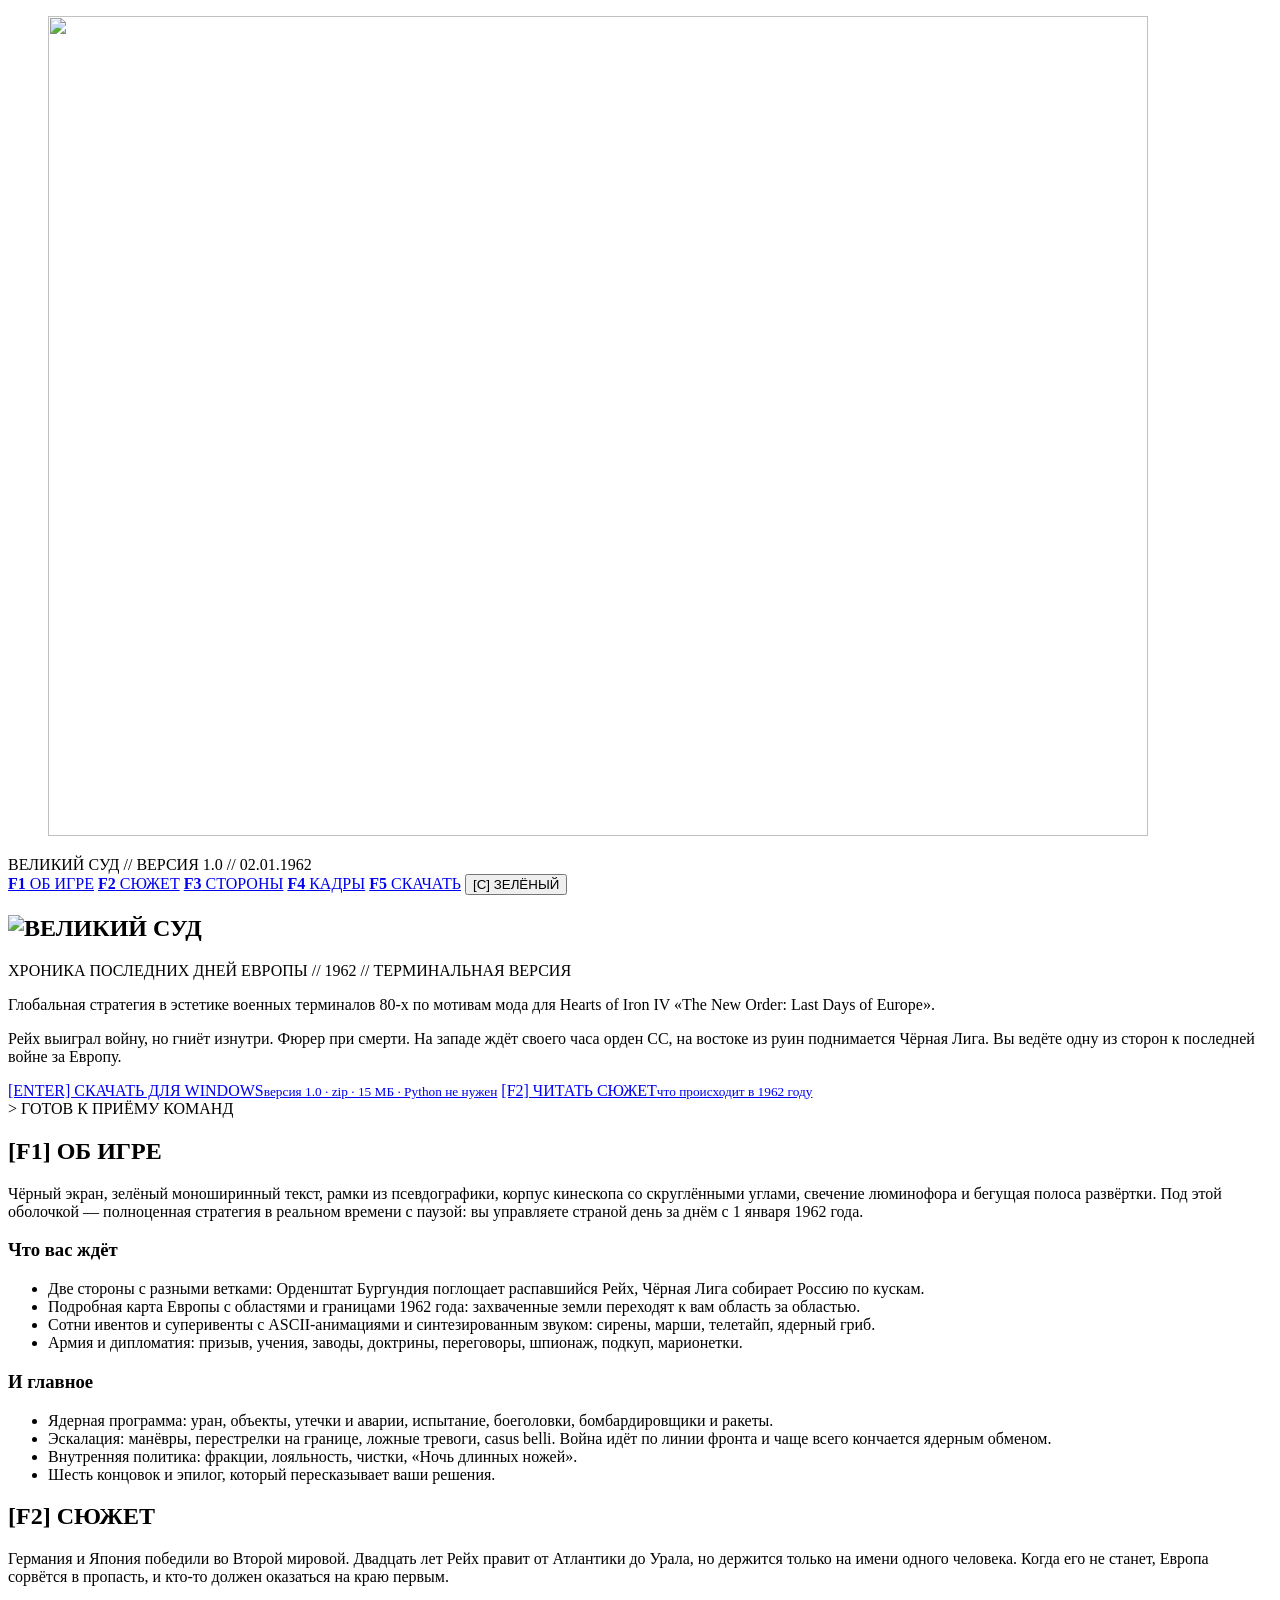
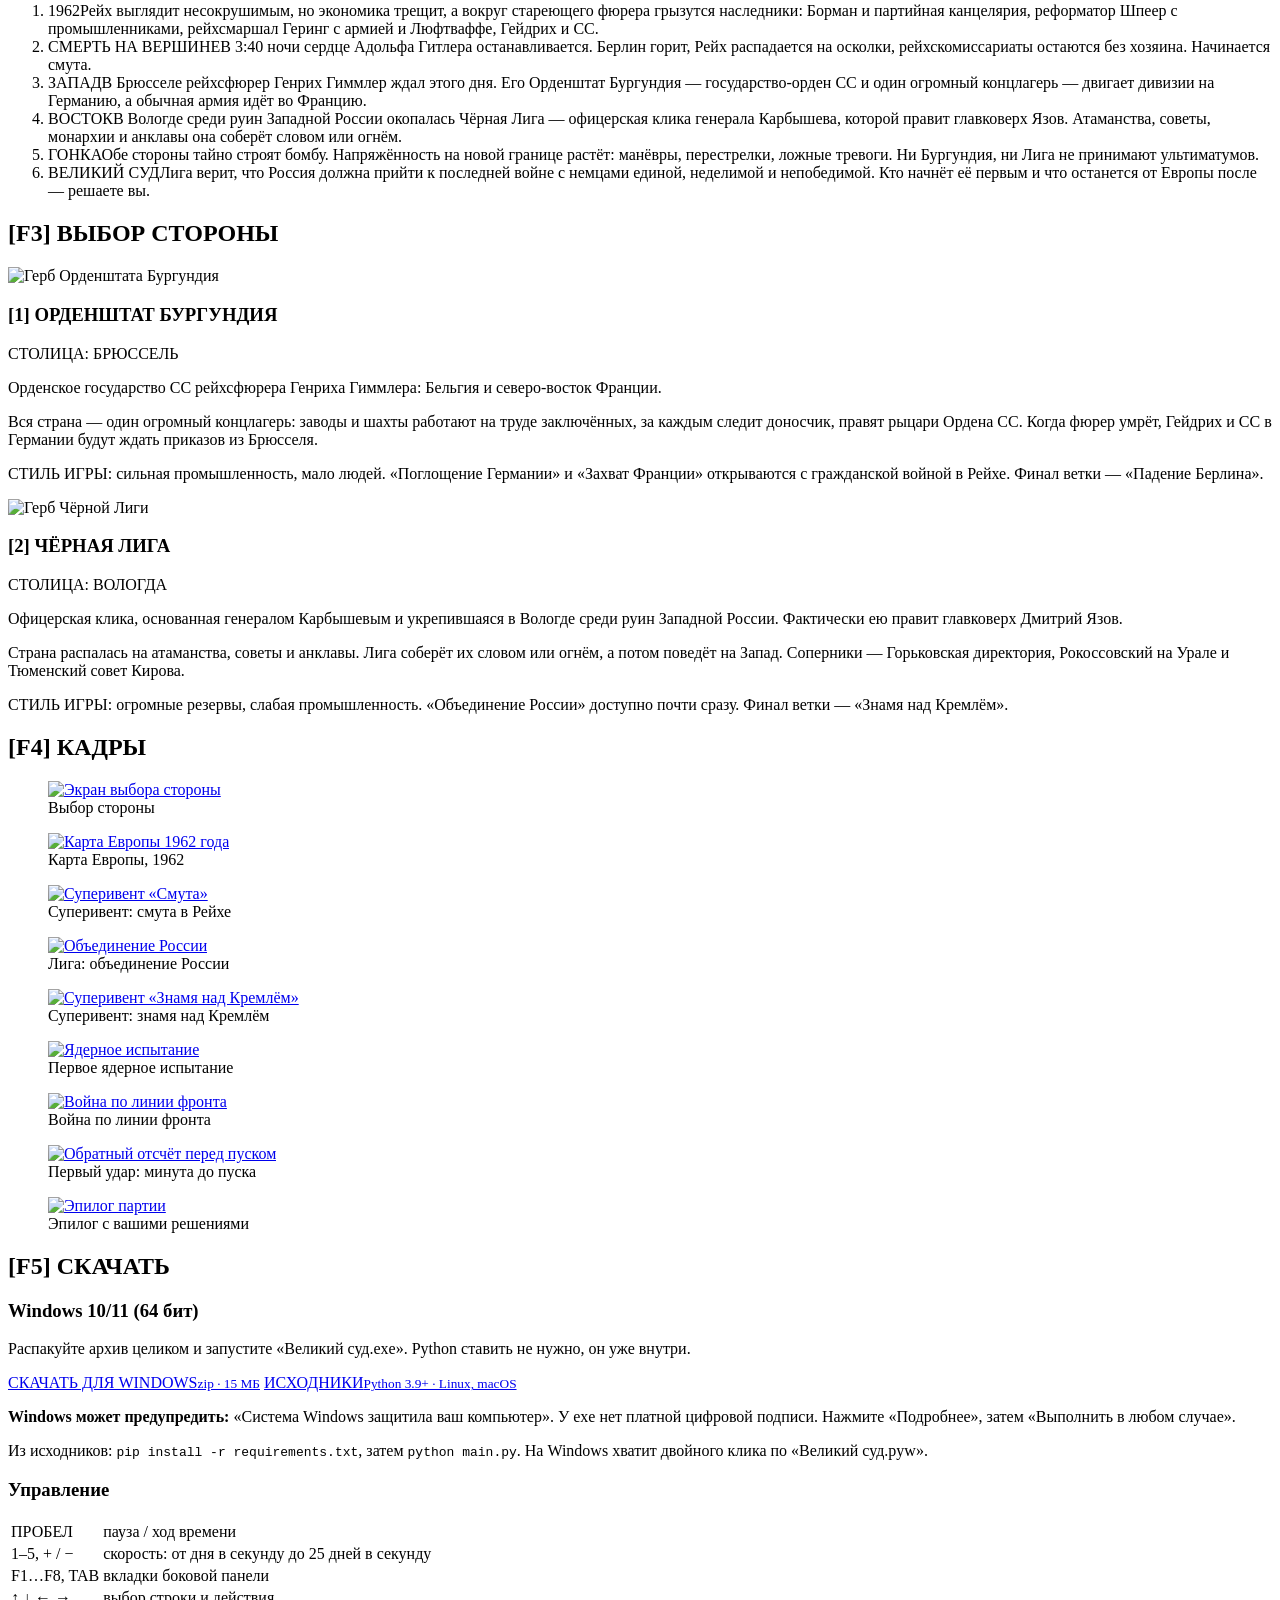
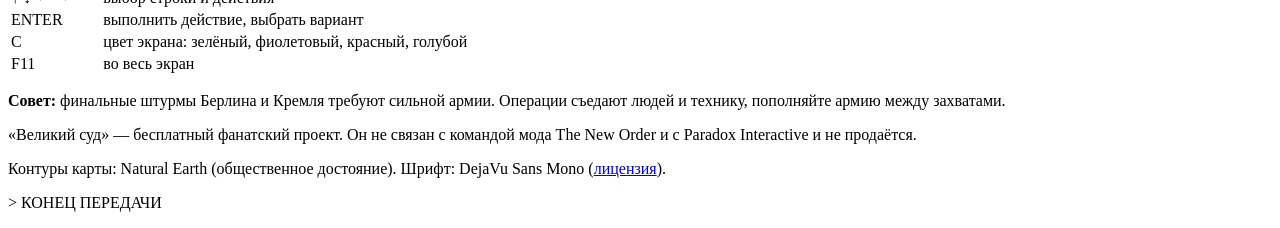
==== index.html @ 1090a4e9 "Адрес сайта в canonical Co-Authored-By: Claude Opus 5.5 <noreply@anthropic.com> Claude-Session: http" ====
<!doctype html>
<html lang="ru">
<head>
<meta charset="utf-8">
<meta name="viewport" content="width=device-width, initial-scale=1">
<title>Великий суд — стратегия по мотивам TNO</title>
<meta name="description" content="«Великий суд» — бесплатная глобальная стратегия в эстетике терминалов 80-х по мотивам мода The New Order. 1962 год, Орденштат Бургундия против Чёрной Лиги.">
<meta property="og:title" content="Великий суд — хроника последних дней Европы">
<meta property="og:description" content="Бесплатная терминальная стратегия по мотивам TNO: Бургундия против Чёрной Лиги, гражданская война в Рейхе, ядерная гонка, 6 концовок.">
<meta property="og:image" content="img/shots/select.jpg">
<meta name="theme-color" content="#000602">
<link rel="canonical" href="https://andrewmoskalev2012-beep.github.io/velikiy-sud/">
<link rel="icon" type="image/png" href="img/icon.png">
<link rel="preload" href="fonts/DejaVuSansMono.woff2" as="font" type="font/woff2" crossorigin>
<link rel="stylesheet" href="style.css">
</head>
<body>
<div class="crt">

  <figure class="map-corner" aria-hidden="true">
    <img src="img/europe.png" alt="" width="1100" height="820">
  </figure>

  <header class="status">
    <span class="left">ВЕЛИКИЙ СУД // ВЕРСИЯ 1.0 // <span id="clock">01.01.1962</span></span>
    <nav>
      <a href="#about"><b>F1</b> ОБ ИГРЕ</a>
      <a href="#story"><b>F2</b> СЮЖЕТ</a>
      <a href="#sides"><b>F3</b> СТОРОНЫ</a>
      <a href="#shots"><b>F4</b> КАДРЫ</a>
      <a href="#download"><b>F5</b> СКАЧАТЬ</a>
      <button class="theme-btn" id="theme" type="button" title="Цвет люминофора (клавиша C)">[C] ЗЕЛЁНЫЙ</button>
    </nav>
  </header>

  <main>
    <section class="hero">
      <h1><img src="img/logo.png" alt="ВЕЛИКИЙ СУД" width="637" height="99"></h1>
      <div class="sub">ХРОНИКА ПОСЛЕДНИХ ДНЕЙ ЕВРОПЫ // 1962 // ТЕРМИНАЛЬНАЯ ВЕРСИЯ</div>
      <p>Глобальная стратегия в эстетике военных терминалов 80-х по мотивам мода для Hearts of Iron IV «The New Order: Last Days of Europe».</p>
      <p>Рейх выиграл войну, но гниёт изнутри. Фюрер при смерти. На западе ждёт своего часа орден СС, на востоке из руин поднимается Чёрная Лига. Вы ведёте одну из сторон к последней войне за Европу.</p>
      <div class="actions">
        <!-- ССЫЛКА НА СКАЧИВАНИЕ №1 (Windows). Замените href, если архив лежит в другом месте -->
        <a class="btn" href="download/velikiy-sud-1.0-windows.zip">[ENTER] СКАЧАТЬ ДЛЯ WINDOWS<small>версия 1.0 · zip · 15 МБ · Python не нужен</small></a>
        <a class="btn ghost" href="#story">[F2] ЧИТАТЬ СЮЖЕТ<small>что происходит в 1962 году</small></a>
      </div>
      <div class="prompt">&gt; ГОТОВ К ПРИЁМУ КОМАНД<span class="cursor"></span></div>
    </section>

    <section class="win" id="about">
      <h2>[F1] ОБ ИГРЕ</h2>
      <p>Чёрный экран, зелёный моноширинный текст, рамки из псевдографики, корпус кинескопа со скруглёнными углами, свечение люминофора и бегущая полоса развёртки. Под этой оболочкой — полноценная стратегия в реальном времени с паузой: вы управляете страной день за днём с 1 января 1962 года.</p>
      <div class="cols">
        <div>
          <h3>Что вас ждёт</h3>
          <ul class="term">
            <li><span class="bright">Две стороны</span> с разными ветками: Орденштат Бургундия поглощает распавшийся Рейх, Чёрная Лига собирает Россию по кускам.</li>
            <li><span class="bright">Подробная карта Европы</span> с областями и границами 1962 года: захваченные земли переходят к вам область за областью.</li>
            <li><span class="bright">Сотни ивентов и суперивенты</span> с ASCII-анимациями и синтезированным звуком: сирены, марши, телетайп, ядерный гриб.</li>
            <li><span class="bright">Армия и дипломатия:</span> призыв, учения, заводы, доктрины, переговоры, шпионаж, подкуп, марионетки.</li>
          </ul>
        </div>
        <div>
          <h3>И главное</h3>
          <ul class="term">
            <li><span class="bright">Ядерная программа:</span> уран, объекты, утечки и аварии, испытание, боеголовки, бомбардировщики и ракеты.</li>
            <li><span class="bright">Эскалация:</span> манёвры, перестрелки на границе, ложные тревоги, casus belli. Война идёт по линии фронта и чаще всего кончается ядерным обменом.</li>
            <li><span class="bright">Внутренняя политика:</span> фракции, лояльность, чистки, «Ночь длинных ножей».</li>
            <li><span class="bright">Шесть концовок</span> и эпилог, который пересказывает ваши решения.</li>
          </ul>
        </div>
      </div>
    </section>

    <section class="win" id="story">
      <h2>[F2] СЮЖЕТ</h2>
      <p>Германия и Япония победили во Второй мировой. Двадцать лет Рейх правит от Атлантики до Урала, но держится только на имени одного человека. Когда его не станет, Европа сорвётся в пропасть, и кто-то должен оказаться на краю первым.</p>
      <ol class="chronicle">
        <li><time>1962</time><span>Рейх выглядит несокрушимым, но экономика трещит, а вокруг стареющего фюрера грызутся наследники: Борман и партийная канцелярия, реформатор Шпеер с промышленниками, рейхсмаршал Геринг с армией и Люфтваффе, Гейдрих и СС.</span></li>
        <li><time>СМЕРТЬ НА ВЕРШИНЕ</time><span>В 3:40 ночи сердце Адольфа Гитлера останавливается. Берлин горит, Рейх распадается на осколки, рейхскомиссариаты остаются без хозяина. Начинается смута.</span></li>
        <li><time>ЗАПАД</time><span>В Брюсселе рейхсфюрер Генрих Гиммлер ждал этого дня. Его Орденштат Бургундия — государство-орден СС и один огромный концлагерь — двигает дивизии на Германию, а обычная армия идёт во Францию.</span></li>
        <li><time>ВОСТОК</time><span>В Вологде среди руин Западной России окопалась Чёрная Лига — офицерская клика генерала Карбышева, которой правит главковерх Язов. Атаманства, советы, монархии и анклавы она соберёт словом или огнём.</span></li>
        <li><time>ГОНКА</time><span>Обе стороны тайно строят бомбу. Напряжённость на новой границе растёт: манёвры, перестрелки, ложные тревоги. Ни Бургундия, ни Лига не принимают ультиматумов.</span></li>
        <li><time>ВЕЛИКИЙ СУД</time><span>Лига верит, что Россия должна прийти к последней войне с немцами единой, неделимой и непобедимой. Кто начнёт её первым и что останется от Европы после — решаете вы.</span></li>
      </ol>
    </section>

    <section class="win" id="sides">
      <h2>[F3] ВЫБОР СТОРОНЫ</h2>
      <div class="cols">
        <article class="side burgundy">
          <img src="img/burgundy.png" alt="Герб Орденштата Бургундия" width="150" height="150">
          <h3>[1] ОРДЕНШТАТ БУРГУНДИЯ</h3>
          <span class="tag">СТОЛИЦА: БРЮССЕЛЬ</span>
          <p>Орденское государство СС рейхсфюрера Генриха Гиммлера: Бельгия и северо-восток Франции.</p>
          <p>Вся страна — один огромный концлагерь: заводы и шахты работают на труде заключённых, за каждым следит доносчик, правят рыцари Ордена СС. Когда фюрер умрёт, Гейдрих и СС в Германии будут ждать приказов из Брюсселя.</p>
          <p class="meta">СТИЛЬ ИГРЫ: сильная промышленность, мало людей. «Поглощение Германии» и «Захват Франции» открываются с гражданской войной в Рейхе. Финал ветки — «Падение Берлина».</p>
        </article>
        <article class="side league">
          <img src="img/league.png" alt="Герб Чёрной Лиги" width="150" height="150">
          <h3>[2] ЧЁРНАЯ ЛИГА</h3>
          <span class="tag">СТОЛИЦА: ВОЛОГДА</span>
          <p>Офицерская клика, основанная генералом Карбышевым и укрепившаяся в Вологде среди руин Западной России. Фактически ею правит главковерх Дмитрий Язов.</p>
          <p>Страна распалась на атаманства, советы и анклавы. Лига соберёт их словом или огнём, а потом поведёт на Запад. Соперники — Горьковская директория, Рокоссовский на Урале и Тюменский совет Кирова.</p>
          <p class="meta">СТИЛЬ ИГРЫ: огромные резервы, слабая промышленность. «Объединение России» доступно почти сразу. Финал ветки — «Знамя над Кремлём».</p>
        </article>
      </div>
    </section>

    <section class="win" id="shots">
      <h2>[F4] КАДРЫ</h2>
      <div class="gallery">
        <figure><a href="img/shots/select.jpg"><img src="img/shots/select_s.jpg" alt="Экран выбора стороны" loading="lazy" width="640" height="439"></a><figcaption>Выбор стороны</figcaption></figure>
        <figure><a href="img/shots/map.jpg"><img src="img/shots/map_s.jpg" alt="Карта Европы 1962 года" loading="lazy" width="640" height="439"></a><figcaption>Карта Европы, 1962</figcaption></figure>
        <figure><a href="img/shots/smuta.jpg"><img src="img/shots/smuta_s.jpg" alt="Суперивент «Смута»" loading="lazy" width="640" height="439"></a><figcaption>Суперивент: смута в Рейхе</figcaption></figure>
        <figure><a href="img/shots/unification.jpg"><img src="img/shots/unification_s.jpg" alt="Объединение России" loading="lazy" width="640" height="439"></a><figcaption>Лига: объединение России</figcaption></figure>
        <figure><a href="img/shots/kremlin.jpg"><img src="img/shots/kremlin_s.jpg" alt="Суперивент «Знамя над Кремлём»" loading="lazy" width="640" height="965"></a><figcaption>Суперивент: знамя над Кремлём</figcaption></figure>
        <figure><a href="img/shots/nuke.jpg"><img src="img/shots/nuke_s.jpg" alt="Ядерное испытание" loading="lazy" width="640" height="439"></a><figcaption>Первое ядерное испытание</figcaption></figure>
        <figure><a href="img/shots/front.jpg"><img src="img/shots/front_s.jpg" alt="Война по линии фронта" loading="lazy" width="640" height="439"></a><figcaption>Война по линии фронта</figcaption></figure>
        <figure><a href="img/shots/launch.jpg"><img src="img/shots/launch_s.jpg" alt="Обратный отсчёт перед пуском" loading="lazy" width="640" height="439"></a><figcaption>Первый удар: минута до пуска</figcaption></figure>
        <figure><a href="img/shots/epilogue.jpg"><img src="img/shots/epilogue_s.jpg" alt="Эпилог партии" loading="lazy" width="640" height="439"></a><figcaption>Эпилог с вашими решениями</figcaption></figure>
      </div>
    </section>

    <section class="win" id="download">
      <h2>[F5] СКАЧАТЬ</h2>
      <div class="cols">
        <div>
          <h3>Windows 10/11 (64 бит)</h3>
          <p>Распакуйте архив целиком и запустите <span class="bright">«Великий суд.exe»</span>. Python ставить не нужно, он уже внутри.</p>
          <div class="actions">
            <!-- ССЫЛКА НА СКАЧИВАНИЕ №2 (Windows) — та же, что наверху -->
            <a class="btn" href="download/velikiy-sud-1.0-windows.zip">СКАЧАТЬ ДЛЯ WINDOWS<small>zip · 15 МБ</small></a>
            <!-- ССЫЛКА НА ИСХОДНИКИ (Python, для Linux/macOS) -->
            <a class="btn ghost" href="download/velikiy-sud-1.0-source.zip">ИСХОДНИКИ<small>Python 3.9+ · Linux, macOS</small></a>
          </div>
          <p class="note"><b>Windows может предупредить:</b> «Система Windows защитила ваш компьютер». У exe нет платной цифровой подписи. Нажмите «Подробнее», затем «Выполнить в любом случае».</p>
          <p class="dim">Из исходников: <kbd>pip install -r requirements.txt</kbd>, затем <kbd>python main.py</kbd>. На Windows хватит двойного клика по «Великий суд.pyw».</p>
        </div>
        <div>
          <h3>Управление</h3>
          <table class="keys">
            <tr><td>ПРОБЕЛ</td><td>пауза / ход времени</td></tr>
            <tr><td>1–5, + / −</td><td>скорость: от дня в секунду до 25 дней в секунду</td></tr>
            <tr><td>F1…F8, TAB</td><td>вкладки боковой панели</td></tr>
            <tr><td>↑ ↓  ← →</td><td>выбор строки и действия</td></tr>
            <tr><td>ENTER</td><td>выполнить действие, выбрать вариант</td></tr>
            <tr><td>C</td><td>цвет экрана: зелёный, фиолетовый, красный, голубой</td></tr>
            <tr><td>F11</td><td>во весь экран</td></tr>
          </table>
          <p class="note"><b>Совет:</b> финальные штурмы Берлина и Кремля требуют сильной армии. Операции съедают людей и технику, пополняйте армию между захватами.</p>
        </div>
      </div>
    </section>
  </main>

  <footer>
    <p>«Великий суд» — бесплатный фанатский проект. Он не связан с командой мода The New Order и с Paradox Interactive и не продаётся.</p>
    <p>Контуры карты: Natural Earth (общественное достояние). Шрифт: DejaVu Sans Mono (<a href="fonts/LICENSE-DejaVu.txt">лицензия</a>).</p>
    <p>&gt; КОНЕЦ ПЕРЕДАЧИ<span class="cursor"></span></p>
  </footer>
</div>

<dialog class="viewer" id="viewer"><button type="button" id="viewer-close">[ESC] ЗАКРЫТЬ</button><img id="viewer-img" alt=""></dialog>

<script>
(function () {
  // Цвет люминофора, как клавиша C в игре
  var themes = [["green", "ЗЕЛЁНЫЙ"], ["purple", "ФИОЛЕТОВЫЙ"], ["red", "КРАСНЫЙ"], ["blue", "ГОЛУБОЙ"]];
  var btn = document.getElementById("theme");
  var i = 0;
  try { i = Math.max(0, themes.findIndex(function (t) { return t[0] === localStorage.getItem("theme"); })); } catch (e) {}
  function apply() {
    document.documentElement.setAttribute("data-theme", themes[i][0]);
    btn.textContent = "[C] " + themes[i][1];
    try { localStorage.setItem("theme", themes[i][0]); } catch (e) {}
  }
  function next() { i = (i + 1) % themes.length; apply(); }
  apply();
  btn.addEventListener("click", next);
  document.addEventListener("keydown", function (e) {
    if (e.ctrlKey || e.metaKey || e.altKey || /input|textarea/i.test(e.target.tagName)) return;
    if (e.code === "KeyC") next();
  });

  // Игровые часы в строке состояния: день идёт раз в секунду, как на скорости 1
  var clock = document.getElementById("clock");
  var d = new Date(1962, 0, 1);
  setInterval(function () {
    d.setDate(d.getDate() + 1);
    clock.textContent = String(d.getDate()).padStart(2, "0") + "." + String(d.getMonth() + 1).padStart(2, "0") + "." + d.getFullYear();
  }, 1000);

  // Просмотр кадров
  var dlg = document.getElementById("viewer");
  var img = document.getElementById("viewer-img");
  if (dlg.showModal) {
    document.querySelectorAll(".gallery a").forEach(function (a) {
      a.addEventListener("click", function (e) {
        e.preventDefault();
        img.src = a.getAttribute("href");
        img.alt = a.querySelector("img").alt;
        dlg.showModal();
      });
    });
    document.getElementById("viewer-close").addEventListener("click", function () { dlg.close(); });
    dlg.addEventListener("click", function (e) { if (e.target === dlg) dlg.close(); });
  }
})();
</script>
</body>
</html>
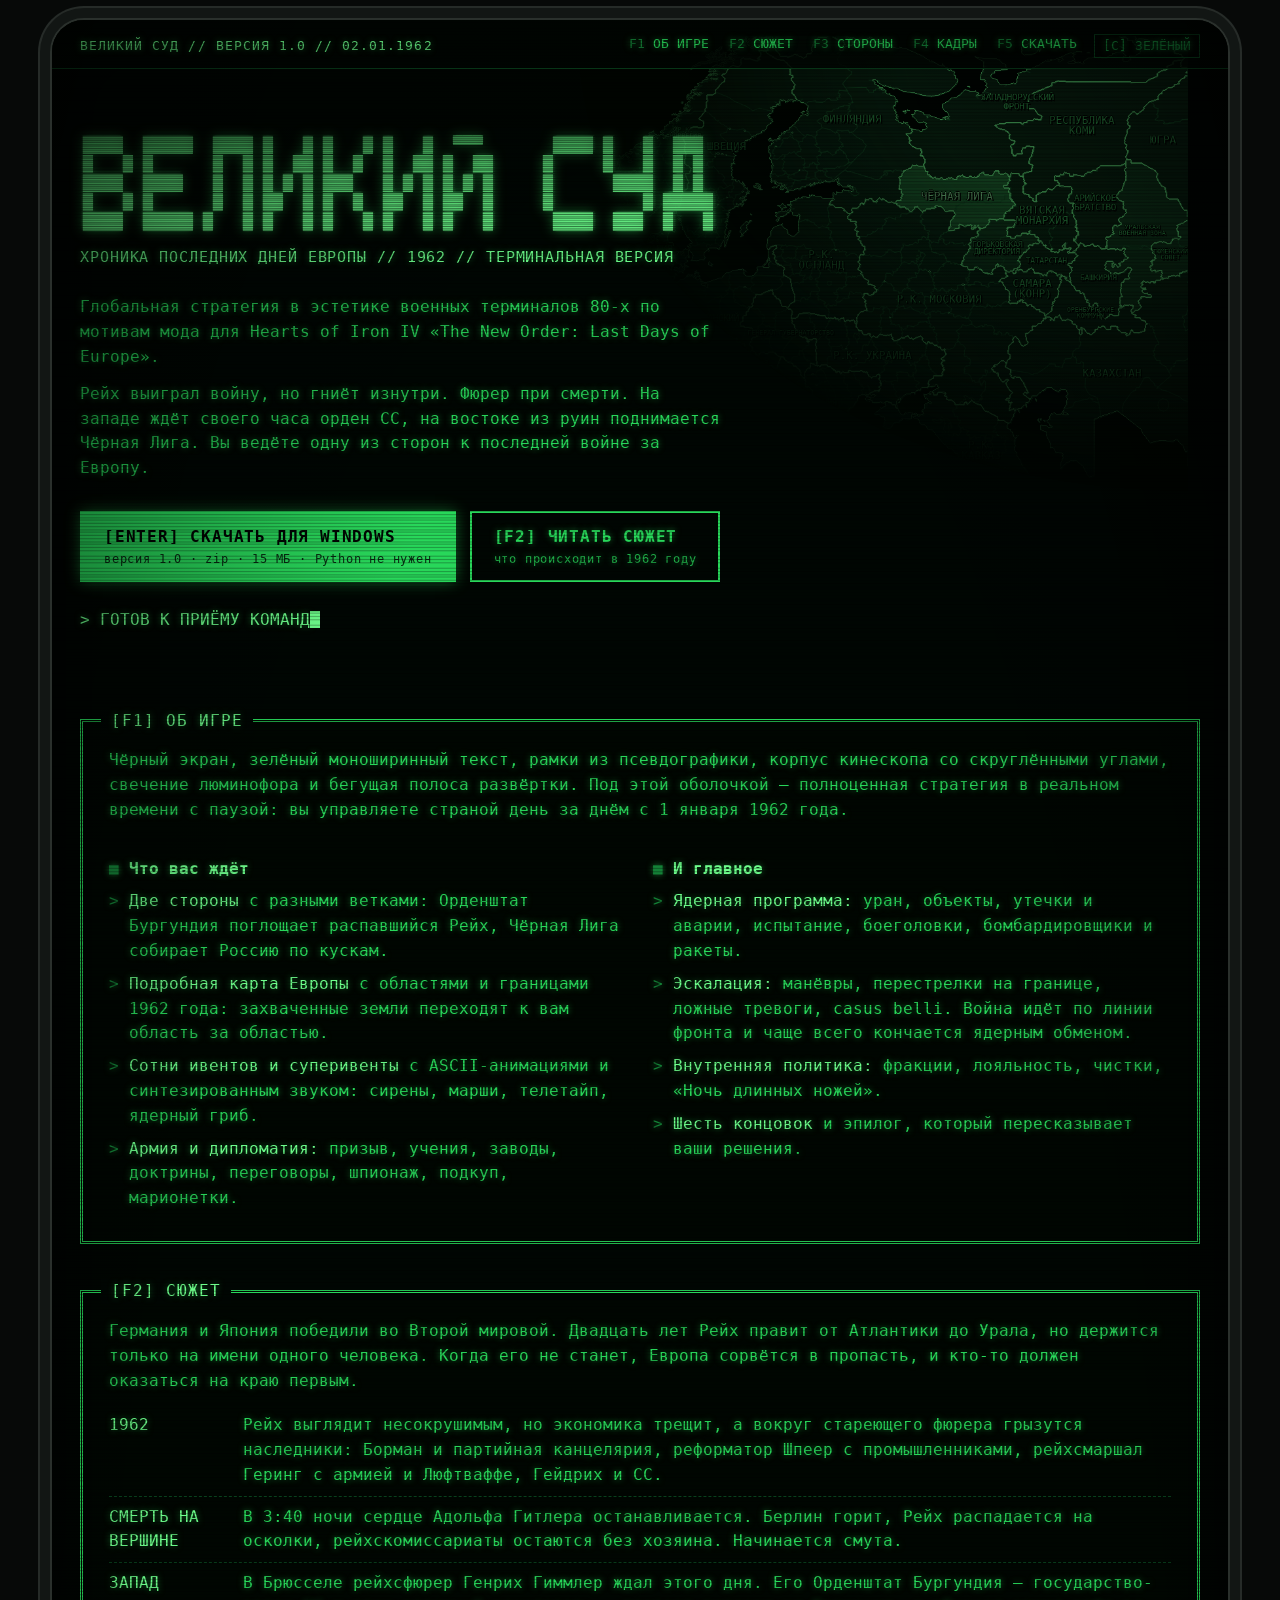
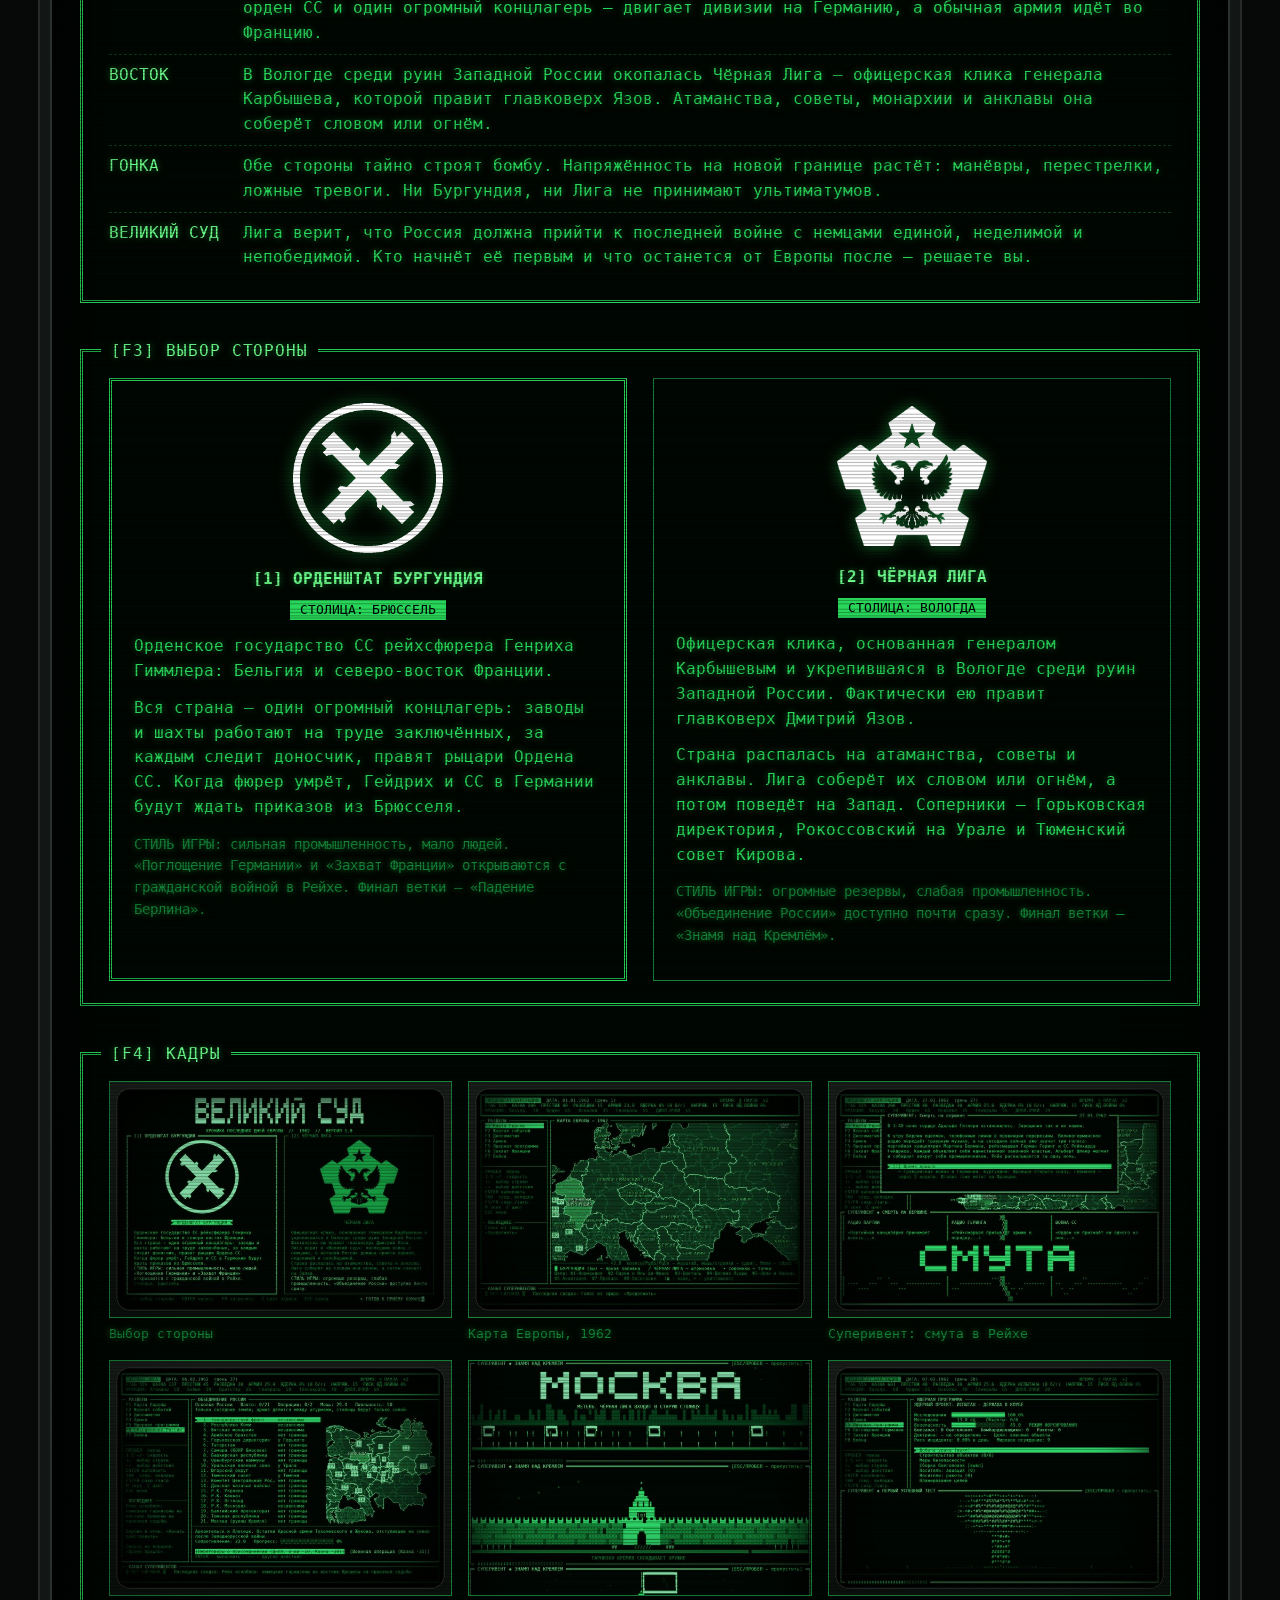
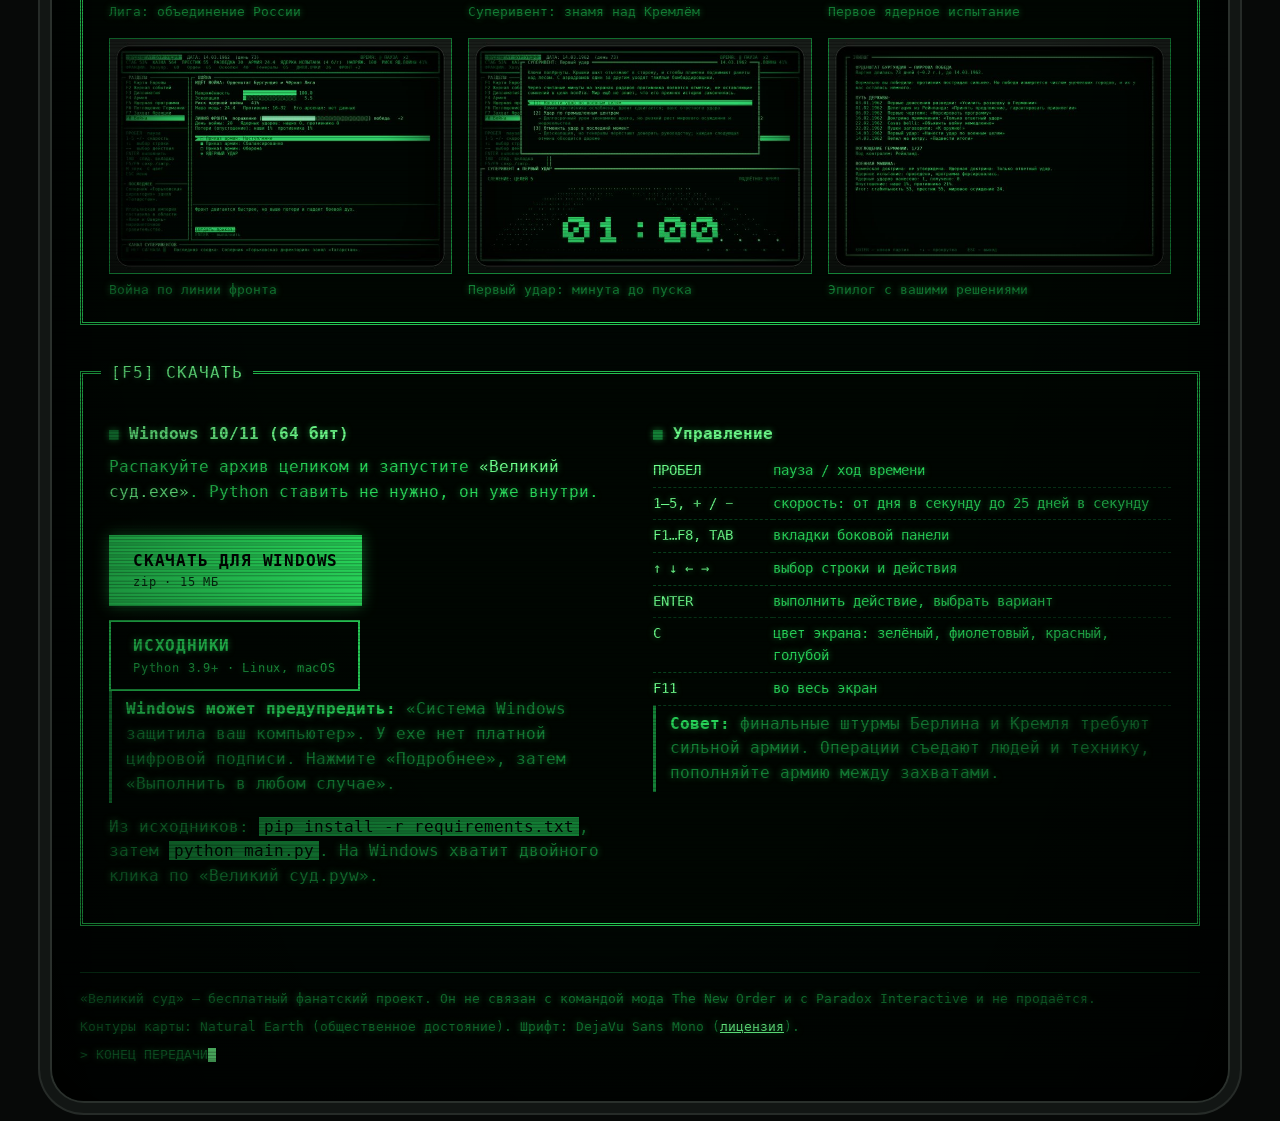
==== commit f56dcb05: "Сайт игры «Великий суд» 1.0 Co-Authored-By: Claude Opus 5.5 <noreply@anthropic.com> Claude-Session: " ====
--- a/index.html
+++ b/index.html
@@ -9,7 +9,6 @@
 <meta property="og:description" content="Бесплатная терминальная стратегия по мотивам TNO: Бургундия против Чёрной Лиги, гражданская война в Рейхе, ядерная гонка, 6 концовок.">
 <meta property="og:image" content="img/shots/select.jpg">
 <meta name="theme-color" content="#000602">
-<link rel="canonical" href="https://andrewmoskalev2012-beep.github.io/velikiy-sud/">
 <link rel="icon" type="image/png" href="img/icon.png">
 <link rel="preload" href="fonts/DejaVuSansMono.woff2" as="font" type="font/woff2" crossorigin>
 <link rel="stylesheet" href="style.css">
--- a/style.css
+++ b/style.css
@@ -0,0 +1,262 @@
+/* Великий суд — сайт в стиле терминала игры. Цвета взяты из game/config.py */
+@font-face {
+  font-family: "DejaVu Sans Mono";
+  src: url("fonts/DejaVuSansMono.woff2") format("woff2");
+  font-weight: 400;
+  font-display: swap;
+}
+@font-face {
+  font-family: "DejaVu Sans Mono";
+  src: url("fonts/DejaVuSansMono-Bold.woff2") format("woff2");
+  font-weight: 700;
+  font-display: swap;
+}
+
+:root {
+  --bg: rgb(0, 6, 2);
+  --bright: rgb(110, 255, 140);
+  --normal: rgb(40, 215, 90);
+  --dim: rgb(20, 130, 55);
+  --faint: rgb(8, 65, 28);
+  --bezel: #121614;
+  --glow: 0 0 6px rgba(40, 215, 90, .55);
+  color-scheme: dark;
+}
+
+/* Цвет люминофора, как клавиша C в игре: перекрашиваем весь кадр */
+html[data-theme="purple"] { filter: hue-rotate(140deg) saturate(1.1); }
+html[data-theme="red"]    { filter: hue-rotate(-125deg) saturate(1.2); }
+html[data-theme="blue"]   { filter: hue-rotate(55deg) brightness(1.05); }
+
+* { box-sizing: border-box; }
+
+html { background: #070908; scroll-behavior: smooth; }
+
+body {
+  margin: 0;
+  background: #070908;
+  color: var(--normal);
+  font: 16px/1.55 "DejaVu Sans Mono", "Consolas", monospace;
+  text-shadow: var(--glow);
+  overflow-x: hidden;
+}
+
+::selection { background: var(--normal); color: var(--bg); text-shadow: none; }
+
+a { color: var(--bright); }
+a:hover { background: var(--normal); color: var(--bg); text-shadow: none; }
+
+/* ---------- корпус кинескопа ---------- */
+.crt {
+  position: relative;
+  max-width: 1180px;
+  margin: 18px auto;
+  padding: 0 28px 28px;
+  background: var(--bg);
+  border: 2px solid #2a302c;
+  border-radius: 34px;
+  box-shadow: 0 0 0 10px var(--bezel), 0 0 0 12px #262b28, inset 0 0 90px rgba(0, 0, 0, .9);
+  overflow: hidden;
+  isolation: isolate;
+}
+
+/* скан-линии, виньетка и бегущая полоса развёртки */
+.crt::before {
+  content: "";
+  position: absolute;
+  inset: 0;
+  pointer-events: none;
+  z-index: 50;
+  background:
+    repeating-linear-gradient(to bottom, rgba(0, 0, 0, 0) 0 2px, rgba(0, 0, 0, .28) 2px 3px),
+    radial-gradient(ellipse at center, rgba(0, 0, 0, 0) 60%, rgba(0, 0, 0, .55) 100%);
+}
+.crt::after {
+  content: "";
+  position: absolute;
+  left: 0; right: 0;
+  height: 140px;
+  top: -140px;
+  pointer-events: none;
+  z-index: 51;
+  background: linear-gradient(to bottom, rgba(110, 255, 140, 0), rgba(110, 255, 140, .05), rgba(110, 255, 140, 0));
+  animation: sweep 7s linear infinite;
+}
+@keyframes sweep { to { top: 100%; } }
+
+/* ---------- карта Европы в углу ---------- */
+.map-corner {
+  position: absolute;
+  top: 0;
+  right: 0;
+  width: min(62%, 720px);
+  z-index: -1;
+  opacity: .62;
+  pointer-events: none;
+  -webkit-mask-image: radial-gradient(ellipse 85% 85% at 100% 0%, #000 45%, transparent 100%);
+          mask-image: radial-gradient(ellipse 85% 85% at 100% 0%, #000 45%, transparent 100%);
+}
+.map-corner img { display: block; width: 100%; height: auto; }
+
+/* ---------- верхняя строка состояния ---------- */
+.status {
+  display: flex;
+  flex-wrap: wrap;
+  gap: 4px 18px;
+  align-items: center;
+  justify-content: space-between;
+  margin: 0 -28px;
+  padding: 14px 28px 10px;
+  border-bottom: 1px solid var(--faint);
+  background: rgba(0, 6, 2, .82);
+  font-size: 13px;
+  position: sticky;
+  top: 0;
+  z-index: 40;
+}
+.status .left { color: var(--bright); letter-spacing: .08em; }
+.status nav { display: flex; flex-wrap: wrap; gap: 2px 14px; }
+.status nav a { color: var(--normal); text-decoration: none; padding: 0 3px; }
+.status nav a b { color: var(--dim); font-weight: 400; }
+.status nav a:hover b { color: var(--bg); }
+.theme-btn {
+  font: inherit;
+  color: var(--dim);
+  background: none;
+  border: 1px solid var(--faint);
+  padding: 1px 8px;
+  cursor: pointer;
+  text-shadow: inherit;
+}
+.theme-btn:hover { color: var(--bg); background: var(--normal); }
+
+/* ---------- шапка ---------- */
+.hero { padding: 64px 0 40px; max-width: 760px; }
+.hero h1 { margin: 0; line-height: 0; }
+.hero h1 img {
+  width: min(100%, 637px);
+  height: auto;
+  filter: drop-shadow(0 0 6px rgba(40, 215, 90, .6));
+}
+.hero .sub { color: var(--bright); letter-spacing: .06em; margin: 14px 0 26px; font-size: 15px; }
+.hero p { margin: 0 0 12px; max-width: 64ch; }
+.prompt { color: var(--bright); margin-top: 26px; }
+.cursor { display: inline-block; width: .6em; height: 1.1em; vertical-align: -3px; background: var(--bright); animation: blink 1s steps(1) infinite; }
+@keyframes blink { 50% { opacity: 0; } }
+
+/* ---------- кнопки ---------- */
+.actions { display: flex; flex-wrap: wrap; gap: 14px; margin-top: 30px; }
+.btn {
+  display: inline-block;
+  padding: 12px 22px;
+  border: 2px solid var(--normal);
+  color: var(--bg);
+  background: var(--normal);
+  text-decoration: none;
+  font-weight: 700;
+  letter-spacing: .05em;
+  text-shadow: none;
+  box-shadow: 0 0 14px rgba(40, 215, 90, .45);
+}
+.btn small { display: block; font-weight: 400; font-size: 12px; opacity: .8; }
+.btn:hover { background: var(--bright); border-color: var(--bright); color: var(--bg); }
+.btn.ghost { background: transparent; color: var(--normal); box-shadow: none; text-shadow: var(--glow); }
+.btn.ghost:hover { background: var(--normal); color: var(--bg); text-shadow: none; }
+
+/* ---------- окна в рамке ---------- */
+.win {
+  position: relative;
+  margin: 46px 0 0;
+  padding: 26px 26px 22px;
+  border: 3px double var(--normal);
+  background: rgba(0, 6, 2, .88);
+  scroll-margin-top: 70px;
+}
+.win > h2 {
+  position: absolute;
+  top: -0.85em;
+  left: 18px;
+  margin: 0;
+  padding: 0 10px;
+  font-size: 16px;
+  font-weight: 400;
+  color: var(--bright);
+  background: var(--bg);
+  letter-spacing: .06em;
+}
+.win h3 { margin: 22px 0 8px; font-size: 16px; color: var(--bright); }
+.win h3::before { content: "■ "; color: var(--dim); }
+.win p { margin: 0 0 12px; }
+.dim { color: var(--dim); }
+.bright { color: var(--bright); }
+
+.cols { display: grid; grid-template-columns: 1fr 1fr; gap: 26px; }
+
+ul.term { list-style: none; margin: 0; padding: 0; }
+ul.term li { position: relative; padding-left: 2ch; margin-bottom: 8px; }
+ul.term li::before { content: ">"; position: absolute; left: 0; color: var(--dim); }
+
+/* сюжет: хроника по датам */
+.chronicle { margin: 0; padding: 0; list-style: none; }
+.chronicle li { display: grid; grid-template-columns: 12ch 1fr; gap: 14px; padding: 8px 0; border-bottom: 1px dashed var(--faint); }
+.chronicle li:last-child { border-bottom: 0; }
+.chronicle time { color: var(--bright); }
+
+/* стороны */
+.side { border: 1px solid var(--dim); padding: 22px; }
+.side.burgundy { border-style: double; border-width: 3px; border-color: var(--normal); }
+.side img { display: block; width: 150px; height: 150px; object-fit: contain; margin: 0 auto 14px; filter: drop-shadow(0 0 8px rgba(40, 215, 90, .5)); }
+.side h3 { text-align: center; margin: 0 0 14px; }
+.side h3::before { content: none; }
+.side .tag { display: block; width: max-content; margin: -6px auto 14px; padding: 0 10px; background: var(--normal); color: var(--bg); text-shadow: none; font-size: 13px; }
+.side .meta { color: var(--dim); font-size: 14px; margin-top: 14px; }
+
+/* кадры */
+.gallery { display: grid; grid-template-columns: repeat(3, 1fr); gap: 16px; }
+.gallery figure { margin: 0; }
+.gallery a { display: block; border: 1px solid var(--dim); line-height: 0; }
+.gallery a:hover { border-color: var(--bright); background: none; box-shadow: 0 0 12px rgba(40, 215, 90, .5); }
+.gallery img { width: 100%; height: auto; aspect-ratio: 1280 / 878; object-fit: cover; object-position: top; }
+.gallery figcaption { font-size: 13px; color: var(--dim); margin-top: 6px; }
+
+/* таблица управления */
+table.keys { border-collapse: collapse; width: 100%; font-size: 14px; }
+table.keys td { padding: 5px 10px 5px 0; border-bottom: 1px dashed var(--faint); vertical-align: top; }
+table.keys td:first-child { color: var(--bright); white-space: nowrap; width: 15ch; }
+kbd { font: inherit; color: var(--bg); background: var(--dim); padding: 0 5px; text-shadow: none; }
+
+.note { border-left: 3px solid var(--dim); padding: 6px 0 6px 14px; margin: 16px 0; color: var(--dim); }
+.note b { color: var(--normal); }
+
+footer { margin-top: 46px; padding-top: 16px; border-top: 1px solid var(--faint); font-size: 13px; color: var(--dim); }
+footer p { margin: 0 0 8px; }
+
+/* просмотр кадра */
+dialog.viewer { padding: 0; border: 3px double var(--normal); background: var(--bg); max-width: 96vw; max-height: 94vh; overflow: auto; }
+dialog.viewer::backdrop { background: rgba(0, 0, 0, .85); }
+dialog.viewer img { display: block; max-width: 100%; height: auto; }
+dialog.viewer button { position: sticky; top: 0; float: right; font: inherit; background: var(--normal); color: var(--bg); border: 0; padding: 4px 12px; cursor: pointer; }
+
+@media (prefers-reduced-motion: reduce) {
+  .crt::after, .cursor { animation: none; }
+  html { scroll-behavior: auto; }
+}
+
+/* ---------- телефон ---------- */
+@media (max-width: 860px) {
+  .cols { grid-template-columns: 1fr; }
+  .gallery { grid-template-columns: 1fr 1fr; }
+}
+@media (max-width: 600px) {
+  body { font-size: 15px; }
+  .crt { margin: 0; padding: 0 16px 20px; border-radius: 0; border: 0; box-shadow: none; }
+  .status { margin: 0 -16px; padding: 10px 16px 8px; font-size: 12px; }
+  .status .left { width: 100%; }
+  .map-corner { width: 100%; opacity: .32; }
+  .hero { padding: 40px 0 20px; }
+  .win { padding: 22px 14px 16px; }
+  .win > h2 { left: 10px; font-size: 14px; }
+  .gallery { grid-template-columns: 1fr; }
+  .chronicle li { grid-template-columns: 1fr; gap: 2px; }
+  .btn { width: 100%; text-align: center; }
+}
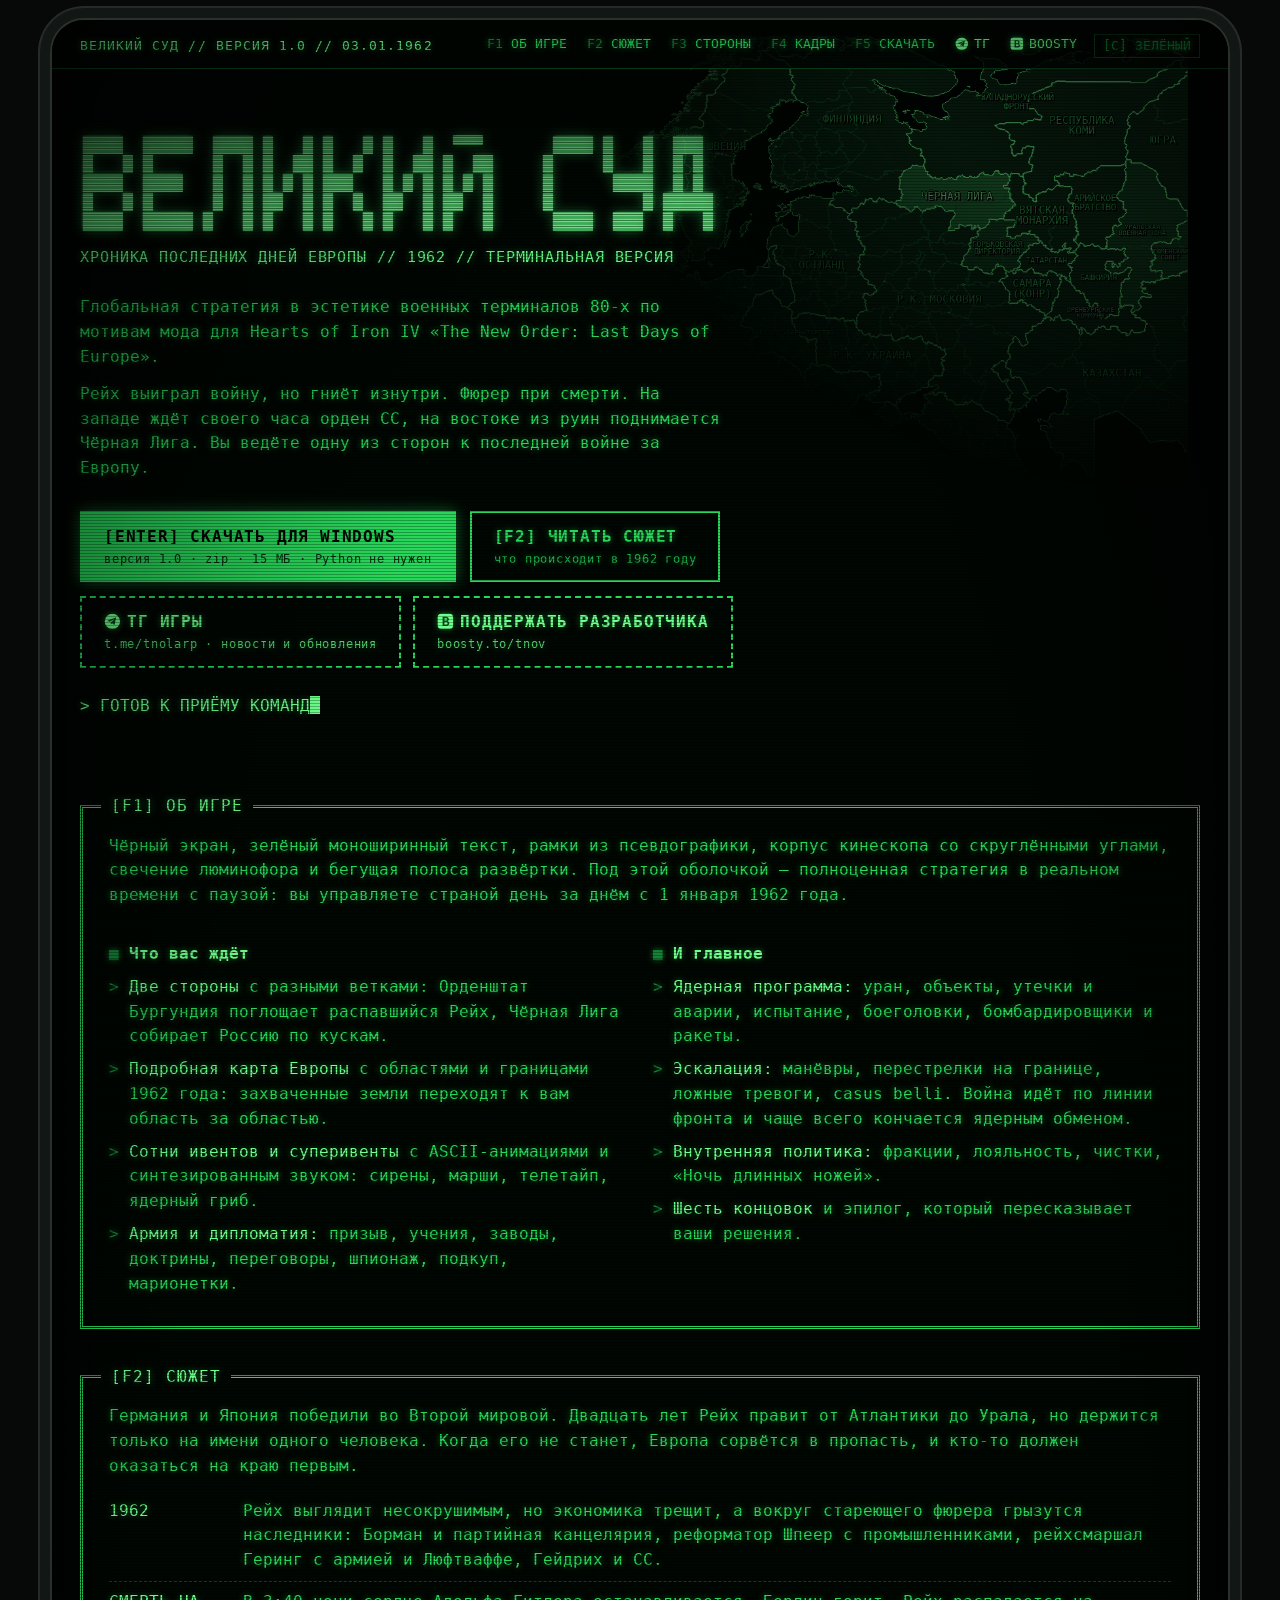
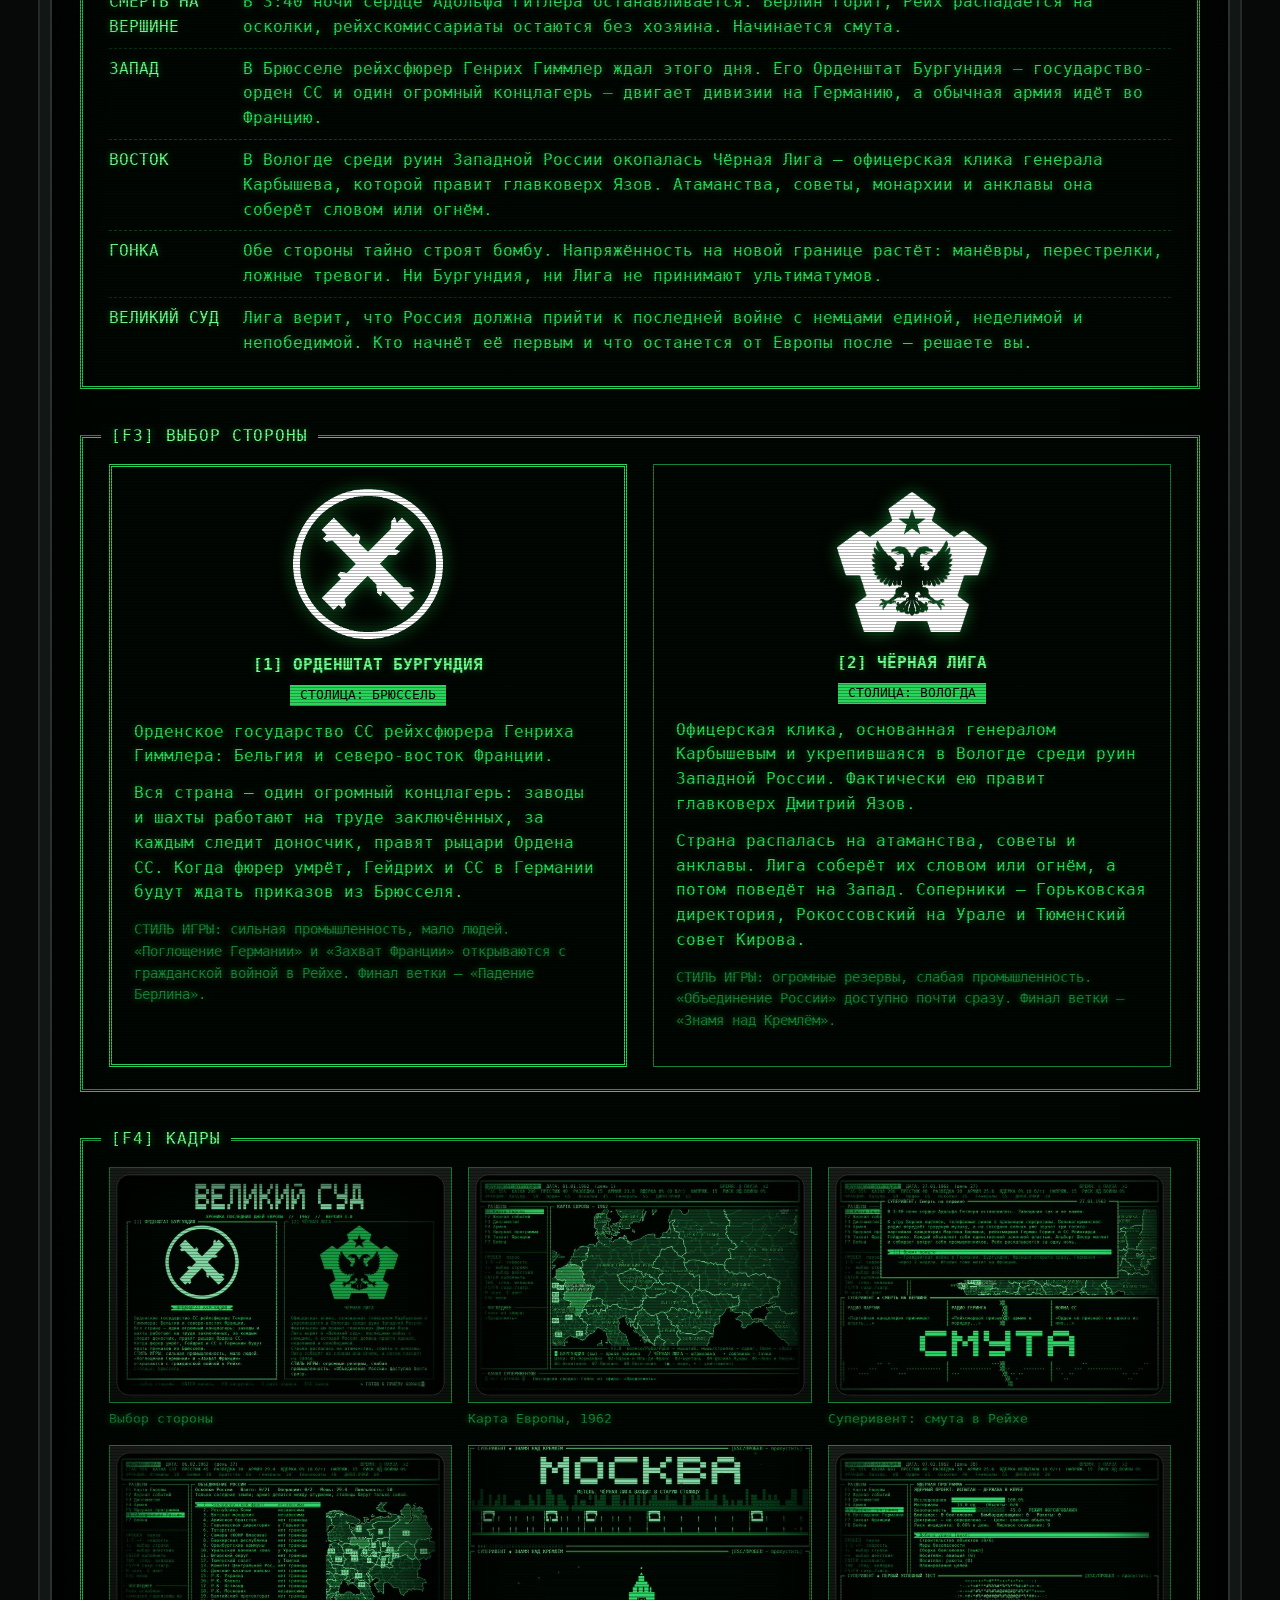
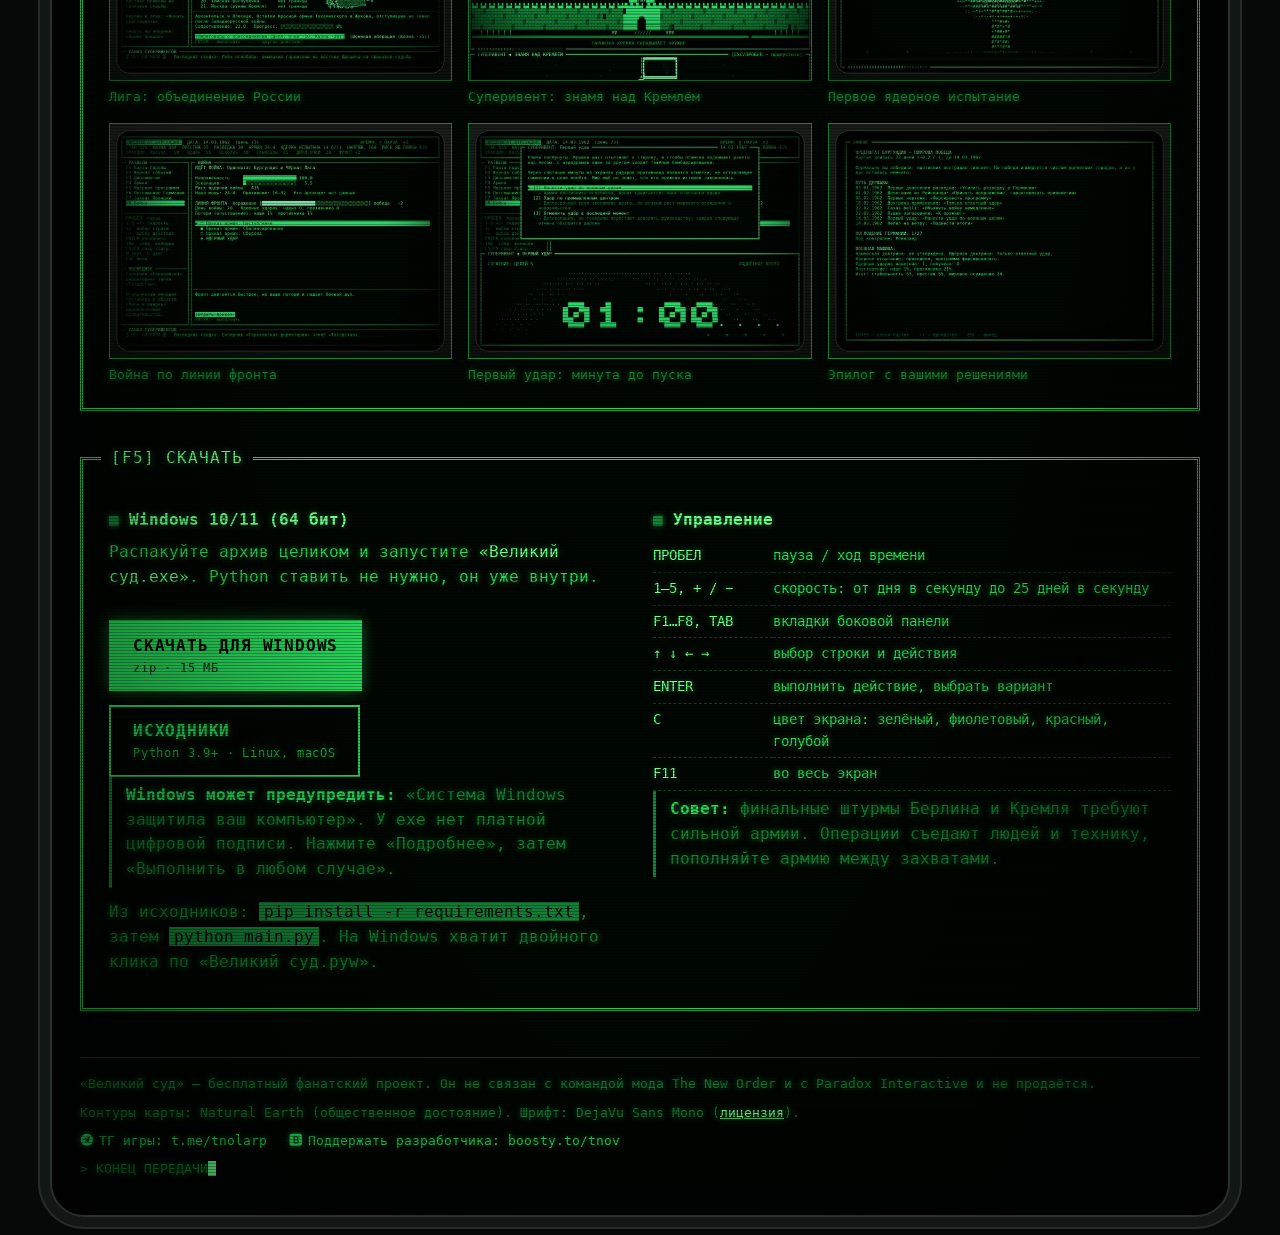
==== commit c477fd1c: "Ссылки на ТГ игры и Boosty" ====
--- a/index.html
+++ b/index.html
@@ -28,6 +28,8 @@
       <a href="#sides"><b>F3</b> СТОРОНЫ</a>
       <a href="#shots"><b>F4</b> КАДРЫ</a>
       <a href="#download"><b>F5</b> СКАЧАТЬ</a>
+      <a class="social" href="https://t.me/tnolarp" target="_blank" rel="noopener"><svg class="ico" viewBox="0 0 24 24" aria-hidden="true"><path fill="currentColor" d="M12 1a11 11 0 1 0 0 22 11 11 0 0 0 0-22Zm5.1 6.6-1.8 8.6c-.1.6-.5.8-1 .5l-2.8-2.1-1.3 1.3c-.2.2-.3.3-.6.3l.2-2.9 5.3-4.8c.2-.2 0-.3-.3-.1l-6.6 4.1-2.8-.9c-.6-.2-.6-.6.1-.9l11-4.2c.5-.2 1 .1.6 1.1Z"/></svg>ТГ</a>
+      <a class="social" href="https://boosty.to/tnov" target="_blank" rel="noopener"><svg class="ico" viewBox="0 0 24 24" aria-hidden="true"><path fill="currentColor" fill-rule="evenodd" d="M6 1h12a5 5 0 0 1 5 5v12a5 5 0 0 1-5 5H6a5 5 0 0 1-5-5V6a5 5 0 0 1 5-5Zm2 4.5v13h5.2c2.6 0 4.3-1.4 4.3-3.6 0-1.6-.9-2.7-2.4-3.1 1.1-.5 1.8-1.5 1.8-2.8 0-2.1-1.6-3.5-4.1-3.5H8Zm2.6 2.1h2.1c1.2 0 1.9.6 1.9 1.6s-.7 1.6-1.9 1.6h-2.1V7.6Zm0 5.2h2.4c1.4 0 2.1.6 2.1 1.8s-.8 1.8-2.1 1.8h-2.4v-3.6Z"/></svg>BOOSTY</a>
       <button class="theme-btn" id="theme" type="button" title="Цвет люминофора (клавиша C)">[C] ЗЕЛЁНЫЙ</button>
     </nav>
   </header>
@@ -42,6 +44,10 @@
         <!-- ССЫЛКА НА СКАЧИВАНИЕ №1 (Windows). Замените href, если архив лежит в другом месте -->
         <a class="btn" href="download/velikiy-sud-1.0-windows.zip">[ENTER] СКАЧАТЬ ДЛЯ WINDOWS<small>версия 1.0 · zip · 15 МБ · Python не нужен</small></a>
         <a class="btn ghost" href="#story">[F2] ЧИТАТЬ СЮЖЕТ<small>что происходит в 1962 году</small></a>
+      </div>
+      <div class="links">
+        <a class="btn link" href="https://t.me/tnolarp" target="_blank" rel="noopener"><svg class="ico" viewBox="0 0 24 24" aria-hidden="true"><path fill="currentColor" d="M12 1a11 11 0 1 0 0 22 11 11 0 0 0 0-22Zm5.1 6.6-1.8 8.6c-.1.6-.5.8-1 .5l-2.8-2.1-1.3 1.3c-.2.2-.3.3-.6.3l.2-2.9 5.3-4.8c.2-.2 0-.3-.3-.1l-6.6 4.1-2.8-.9c-.6-.2-.6-.6.1-.9l11-4.2c.5-.2 1 .1.6 1.1Z"/></svg>ТГ ИГРЫ<small>t.me/tnolarp · новости и обновления</small></a>
+        <a class="btn link" href="https://boosty.to/tnov" target="_blank" rel="noopener"><svg class="ico" viewBox="0 0 24 24" aria-hidden="true"><path fill="currentColor" fill-rule="evenodd" d="M6 1h12a5 5 0 0 1 5 5v12a5 5 0 0 1-5 5H6a5 5 0 0 1-5-5V6a5 5 0 0 1 5-5Zm2 4.5v13h5.2c2.6 0 4.3-1.4 4.3-3.6 0-1.6-.9-2.7-2.4-3.1 1.1-.5 1.8-1.5 1.8-2.8 0-2.1-1.6-3.5-4.1-3.5H8Zm2.6 2.1h2.1c1.2 0 1.9.6 1.9 1.6s-.7 1.6-1.9 1.6h-2.1V7.6Zm0 5.2h2.4c1.4 0 2.1.6 2.1 1.8s-.8 1.8-2.1 1.8h-2.4v-3.6Z"/></svg>ПОДДЕРЖАТЬ РАЗРАБОТЧИКА<small>boosty.to/tnov</small></a>
       </div>
       <div class="prompt">&gt; ГОТОВ К ПРИЁМУ КОМАНД<span class="cursor"></span></div>
     </section>
@@ -156,6 +162,7 @@
   <footer>
     <p>«Великий суд» — бесплатный фанатский проект. Он не связан с командой мода The New Order и с Paradox Interactive и не продаётся.</p>
     <p>Контуры карты: Natural Earth (общественное достояние). Шрифт: DejaVu Sans Mono (<a href="fonts/LICENSE-DejaVu.txt">лицензия</a>).</p>
+    <p class="foot-links"><a class="social" href="https://t.me/tnolarp" target="_blank" rel="noopener"><svg class="ico" viewBox="0 0 24 24" aria-hidden="true"><path fill="currentColor" d="M12 1a11 11 0 1 0 0 22 11 11 0 0 0 0-22Zm5.1 6.6-1.8 8.6c-.1.6-.5.8-1 .5l-2.8-2.1-1.3 1.3c-.2.2-.3.3-.6.3l.2-2.9 5.3-4.8c.2-.2 0-.3-.3-.1l-6.6 4.1-2.8-.9c-.6-.2-.6-.6.1-.9l11-4.2c.5-.2 1 .1.6 1.1Z"/></svg>ТГ игры: t.me/tnolarp</a> <a class="social" href="https://boosty.to/tnov" target="_blank" rel="noopener"><svg class="ico" viewBox="0 0 24 24" aria-hidden="true"><path fill="currentColor" fill-rule="evenodd" d="M6 1h12a5 5 0 0 1 5 5v12a5 5 0 0 1-5 5H6a5 5 0 0 1-5-5V6a5 5 0 0 1 5-5Zm2 4.5v13h5.2c2.6 0 4.3-1.4 4.3-3.6 0-1.6-.9-2.7-2.4-3.1 1.1-.5 1.8-1.5 1.8-2.8 0-2.1-1.6-3.5-4.1-3.5H8Zm2.6 2.1h2.1c1.2 0 1.9.6 1.9 1.6s-.7 1.6-1.9 1.6h-2.1V7.6Zm0 5.2h2.4c1.4 0 2.1.6 2.1 1.8s-.8 1.8-2.1 1.8h-2.4v-3.6Z"/></svg>Поддержать разработчика: boosty.to/tnov</a></p>
     <p>&gt; КОНЕЦ ПЕРЕДАЧИ<span class="cursor"></span></p>
   </footer>
 </div>
--- a/style.css
+++ b/style.css
@@ -260,3 +260,14 @@
   .chronicle li { grid-template-columns: 1fr; gap: 2px; }
   .btn { width: 100%; text-align: center; }
 }
+
+/* ссылки: ТГ игры и Boosty */
+.ico { width: 1.05em; height: 1.05em; vertical-align: -0.17em; margin-right: .4em; filter: drop-shadow(0 0 3px rgba(40, 215, 90, .55)); }
+.status nav a.social { color: var(--bright); }
+.links { display: flex; flex-wrap: wrap; gap: 12px; margin-top: 14px; }
+.btn.link { background: transparent; color: var(--bright); box-shadow: none; border-style: dashed; text-shadow: var(--glow); }
+.btn.link:hover { background: var(--bright); color: var(--bg); text-shadow: none; }
+.btn.link:hover .ico { filter: none; }
+.foot-links { display: flex; flex-wrap: wrap; gap: 6px 22px; }
+.foot-links a { color: var(--normal); text-decoration: none; }
+.foot-links a:hover { color: var(--bright); text-decoration: underline; }
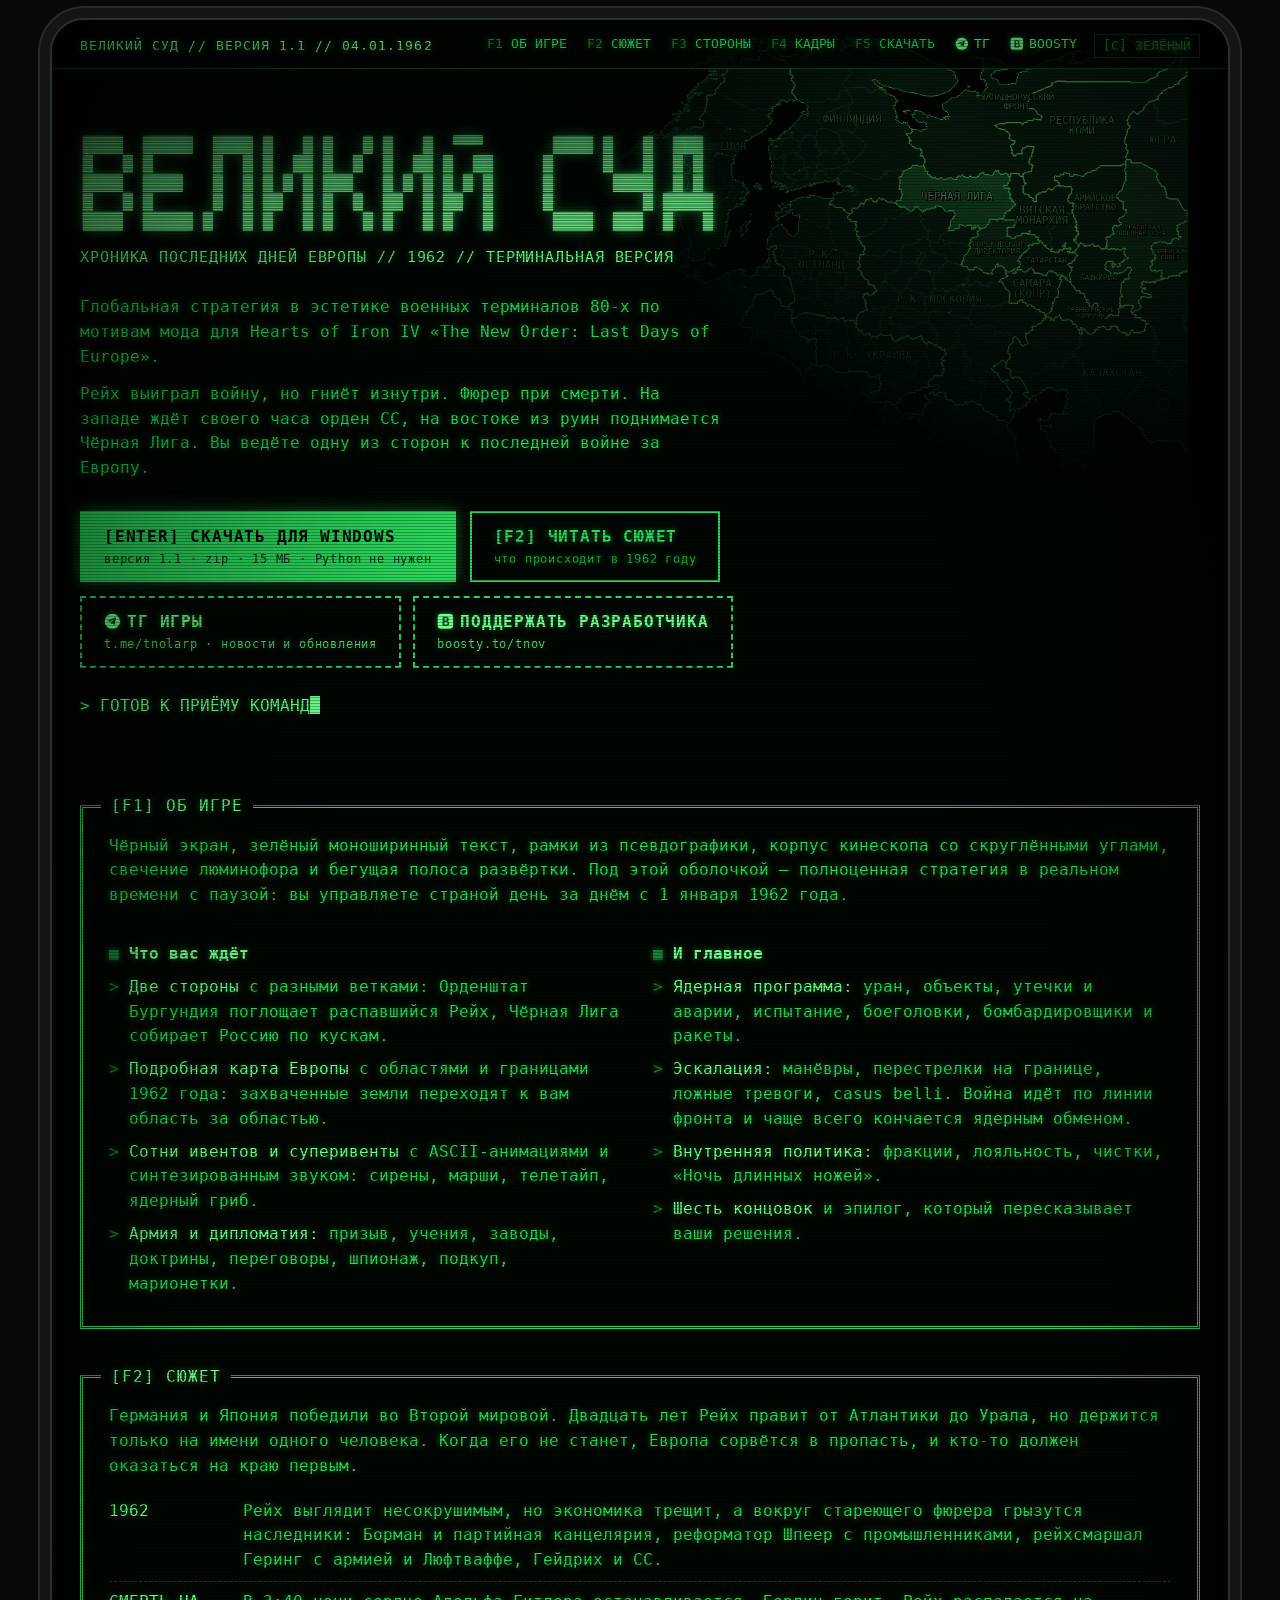
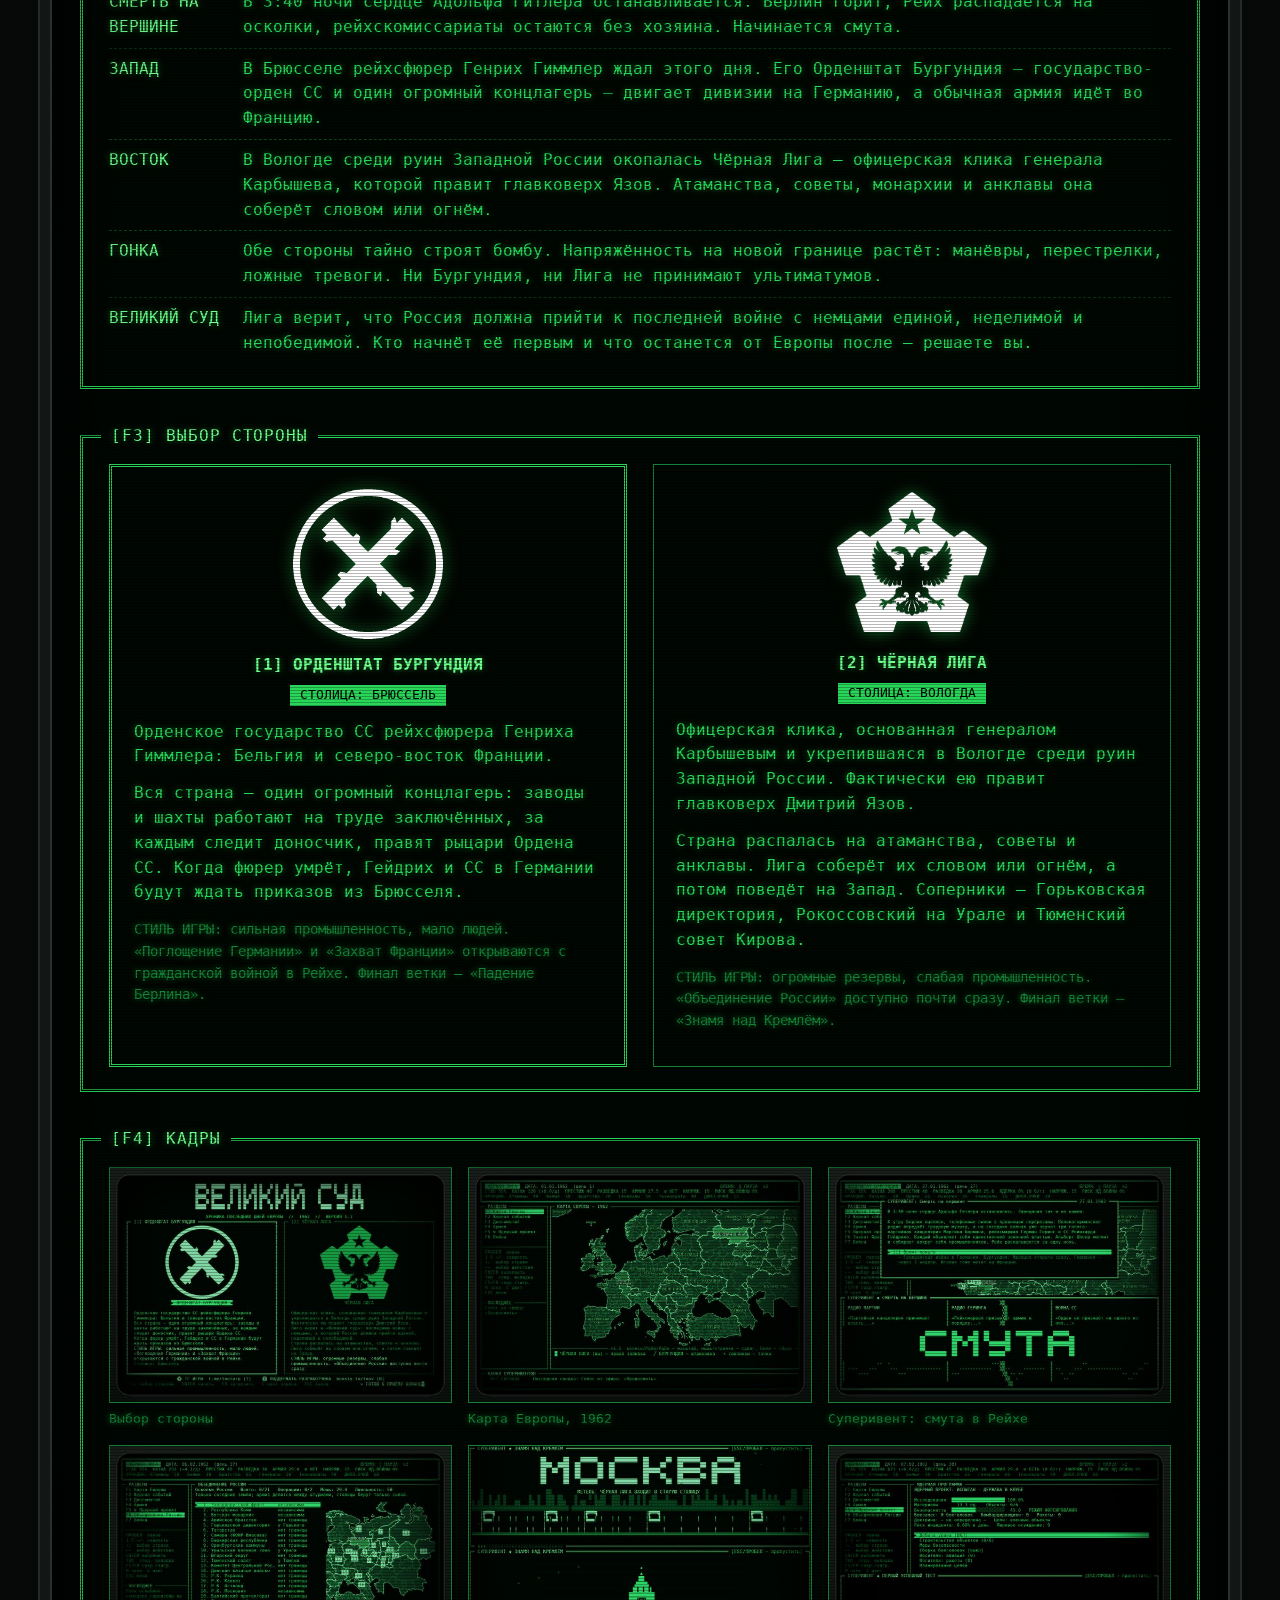
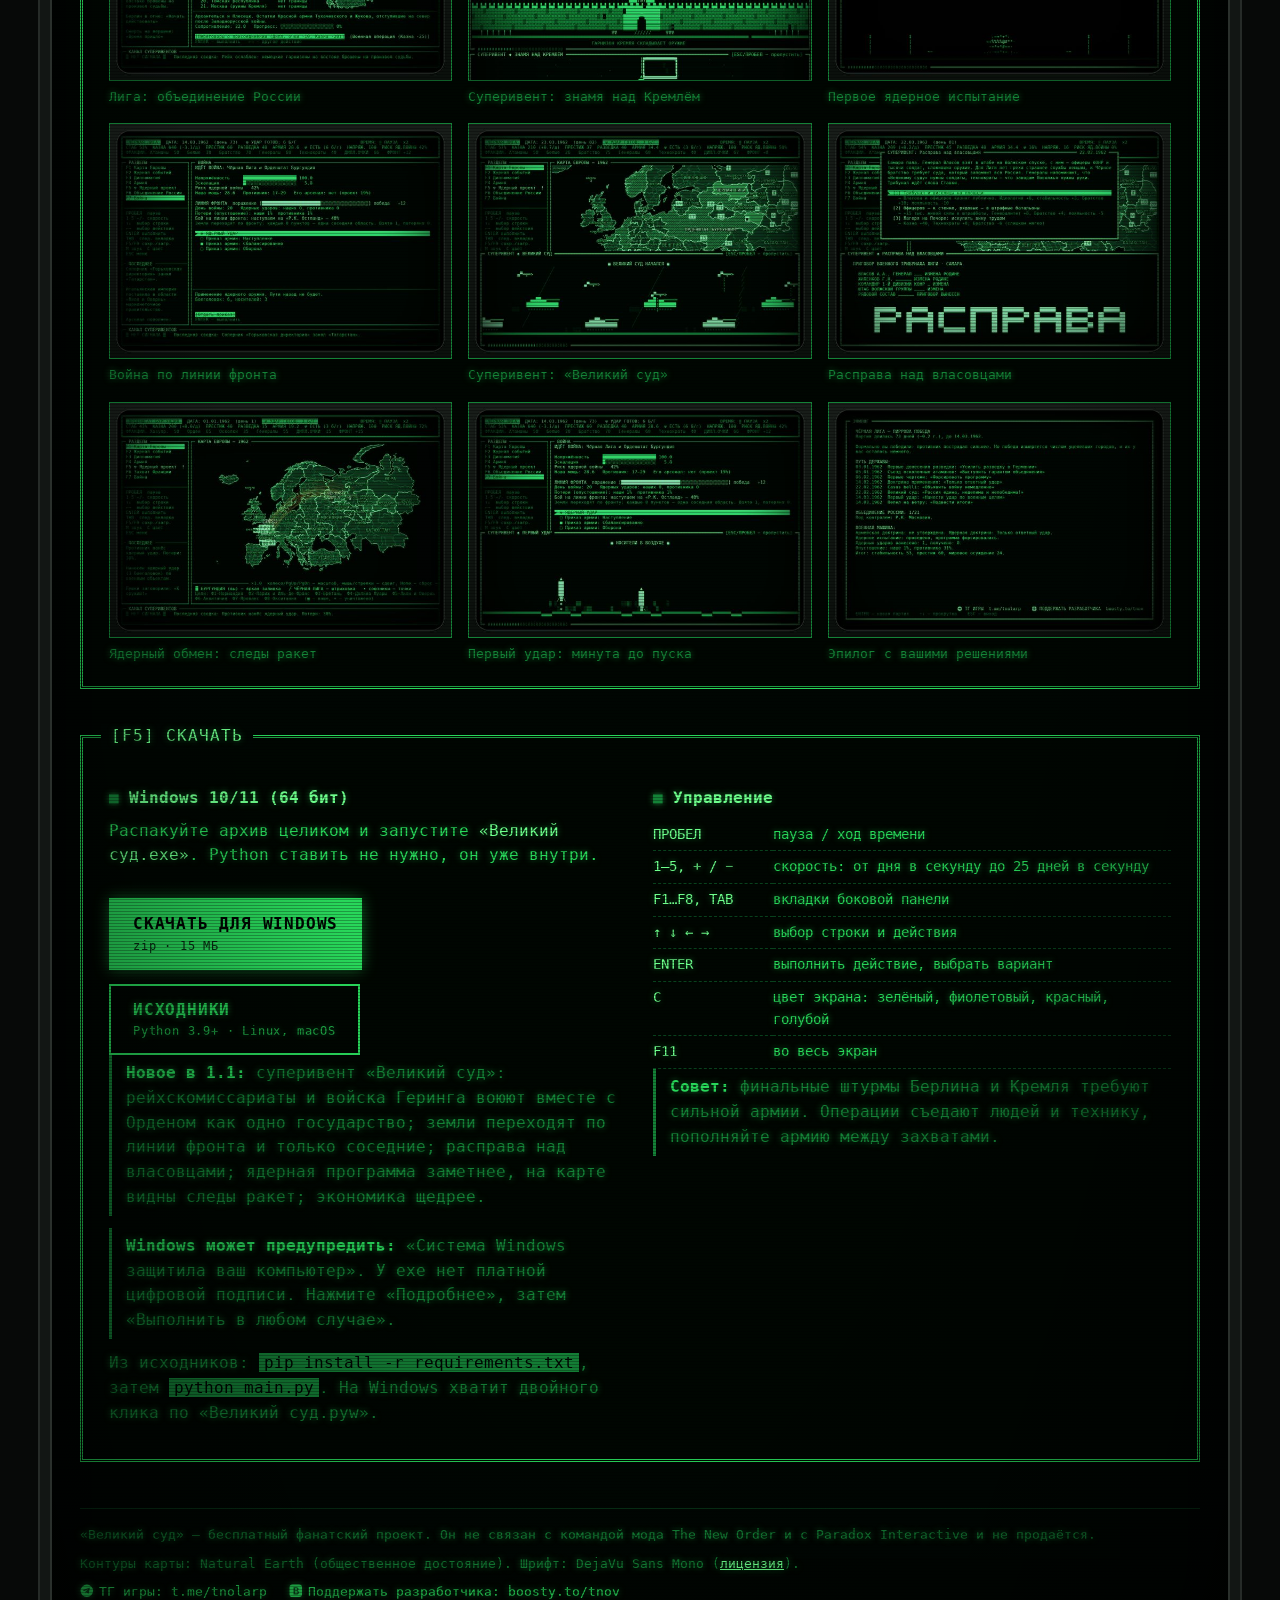
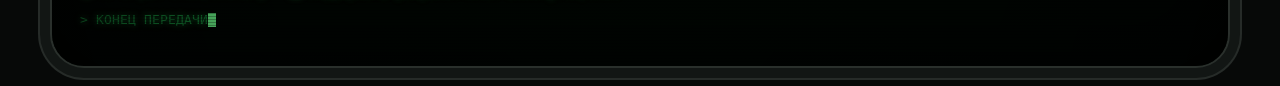
==== commit e89c9863: "Версия 1.1: новые архивы, кадры и текст" ====
--- a/index.html
+++ b/index.html
@@ -21,7 +21,7 @@
   </figure>
 
   <header class="status">
-    <span class="left">ВЕЛИКИЙ СУД // ВЕРСИЯ 1.0 // <span id="clock">01.01.1962</span></span>
+    <span class="left">ВЕЛИКИЙ СУД // ВЕРСИЯ 1.1 // <span id="clock">01.01.1962</span></span>
     <nav>
       <a href="#about"><b>F1</b> ОБ ИГРЕ</a>
       <a href="#story"><b>F2</b> СЮЖЕТ</a>
@@ -42,7 +42,7 @@
       <p>Рейх выиграл войну, но гниёт изнутри. Фюрер при смерти. На западе ждёт своего часа орден СС, на востоке из руин поднимается Чёрная Лига. Вы ведёте одну из сторон к последней войне за Европу.</p>
       <div class="actions">
         <!-- ССЫЛКА НА СКАЧИВАНИЕ №1 (Windows). Замените href, если архив лежит в другом месте -->
-        <a class="btn" href="download/velikiy-sud-1.0-windows.zip">[ENTER] СКАЧАТЬ ДЛЯ WINDOWS<small>версия 1.0 · zip · 15 МБ · Python не нужен</small></a>
+        <a class="btn" href="download/velikiy-sud-1.1-windows.zip">[ENTER] СКАЧАТЬ ДЛЯ WINDOWS<small>версия 1.1 · zip · 15 МБ · Python не нужен</small></a>
         <a class="btn ghost" href="#story">[F2] ЧИТАТЬ СЮЖЕТ<small>что происходит в 1962 году</small></a>
       </div>
       <div class="links">
@@ -122,6 +122,9 @@
         <figure><a href="img/shots/kremlin.jpg"><img src="img/shots/kremlin_s.jpg" alt="Суперивент «Знамя над Кремлём»" loading="lazy" width="640" height="965"></a><figcaption>Суперивент: знамя над Кремлём</figcaption></figure>
         <figure><a href="img/shots/nuke.jpg"><img src="img/shots/nuke_s.jpg" alt="Ядерное испытание" loading="lazy" width="640" height="439"></a><figcaption>Первое ядерное испытание</figcaption></figure>
         <figure><a href="img/shots/front.jpg"><img src="img/shots/front_s.jpg" alt="Война по линии фронта" loading="lazy" width="640" height="439"></a><figcaption>Война по линии фронта</figcaption></figure>
+        <figure><a href="img/shots/judgement.jpg"><img src="img/shots/judgement_s.jpg" alt="Суперивент «Великий суд»" loading="lazy" width="640" height="439"></a><figcaption>Суперивент: «Великий суд»</figcaption></figure>
+        <figure><a href="img/shots/vlasov.jpg"><img src="img/shots/vlasov_s.jpg" alt="Расправа над власовцами" loading="lazy" width="640" height="439"></a><figcaption>Расправа над власовцами</figcaption></figure>
+        <figure><a href="img/shots/trails.jpg"><img src="img/shots/trails_s.jpg" alt="Следы ракет на карте" loading="lazy" width="640" height="439"></a><figcaption>Ядерный обмен: следы ракет</figcaption></figure>
         <figure><a href="img/shots/launch.jpg"><img src="img/shots/launch_s.jpg" alt="Обратный отсчёт перед пуском" loading="lazy" width="640" height="439"></a><figcaption>Первый удар: минута до пуска</figcaption></figure>
         <figure><a href="img/shots/epilogue.jpg"><img src="img/shots/epilogue_s.jpg" alt="Эпилог партии" loading="lazy" width="640" height="439"></a><figcaption>Эпилог с вашими решениями</figcaption></figure>
       </div>
@@ -135,10 +138,11 @@
           <p>Распакуйте архив целиком и запустите <span class="bright">«Великий суд.exe»</span>. Python ставить не нужно, он уже внутри.</p>
           <div class="actions">
             <!-- ССЫЛКА НА СКАЧИВАНИЕ №2 (Windows) — та же, что наверху -->
-            <a class="btn" href="download/velikiy-sud-1.0-windows.zip">СКАЧАТЬ ДЛЯ WINDOWS<small>zip · 15 МБ</small></a>
+            <a class="btn" href="download/velikiy-sud-1.1-windows.zip">СКАЧАТЬ ДЛЯ WINDOWS<small>zip · 15 МБ</small></a>
             <!-- ССЫЛКА НА ИСХОДНИКИ (Python, для Linux/macOS) -->
-            <a class="btn ghost" href="download/velikiy-sud-1.0-source.zip">ИСХОДНИКИ<small>Python 3.9+ · Linux, macOS</small></a>
+            <a class="btn ghost" href="download/velikiy-sud-1.1-source.zip">ИСХОДНИКИ<small>Python 3.9+ · Linux, macOS</small></a>
           </div>
+          <p class="note"><b>Новое в 1.1:</b> суперивент «Великий суд»: рейхскомиссариаты и войска Геринга воюют вместе с Орденом как одно государство; земли переходят по линии фронта и только соседние; расправа над власовцами; ядерная программа заметнее, на карте видны следы ракет; экономика щедрее.</p>
           <p class="note"><b>Windows может предупредить:</b> «Система Windows защитила ваш компьютер». У exe нет платной цифровой подписи. Нажмите «Подробнее», затем «Выполнить в любом случае».</p>
           <p class="dim">Из исходников: <kbd>pip install -r requirements.txt</kbd>, затем <kbd>python main.py</kbd>. На Windows хватит двойного клика по «Великий суд.pyw».</p>
         </div>
--- a/style.css
+++ b/style.css
@@ -27,6 +27,10 @@
 html[data-theme="purple"] { filter: hue-rotate(140deg) saturate(1.1); }
 html[data-theme="red"]    { filter: hue-rotate(-125deg) saturate(1.2); }
 html[data-theme="blue"]   { filter: hue-rotate(55deg) brightness(1.05); }
+/* просмотрщик кадров рисуется в верхнем слое и не наследует фильтр страницы: повторяем его */
+html[data-theme="purple"] dialog.viewer { filter: hue-rotate(140deg) saturate(1.1); }
+html[data-theme="red"] dialog.viewer    { filter: hue-rotate(-125deg) saturate(1.2); }
+html[data-theme="blue"] dialog.viewer   { filter: hue-rotate(55deg) brightness(1.05); }
 
 * { box-sizing: border-box; }
 
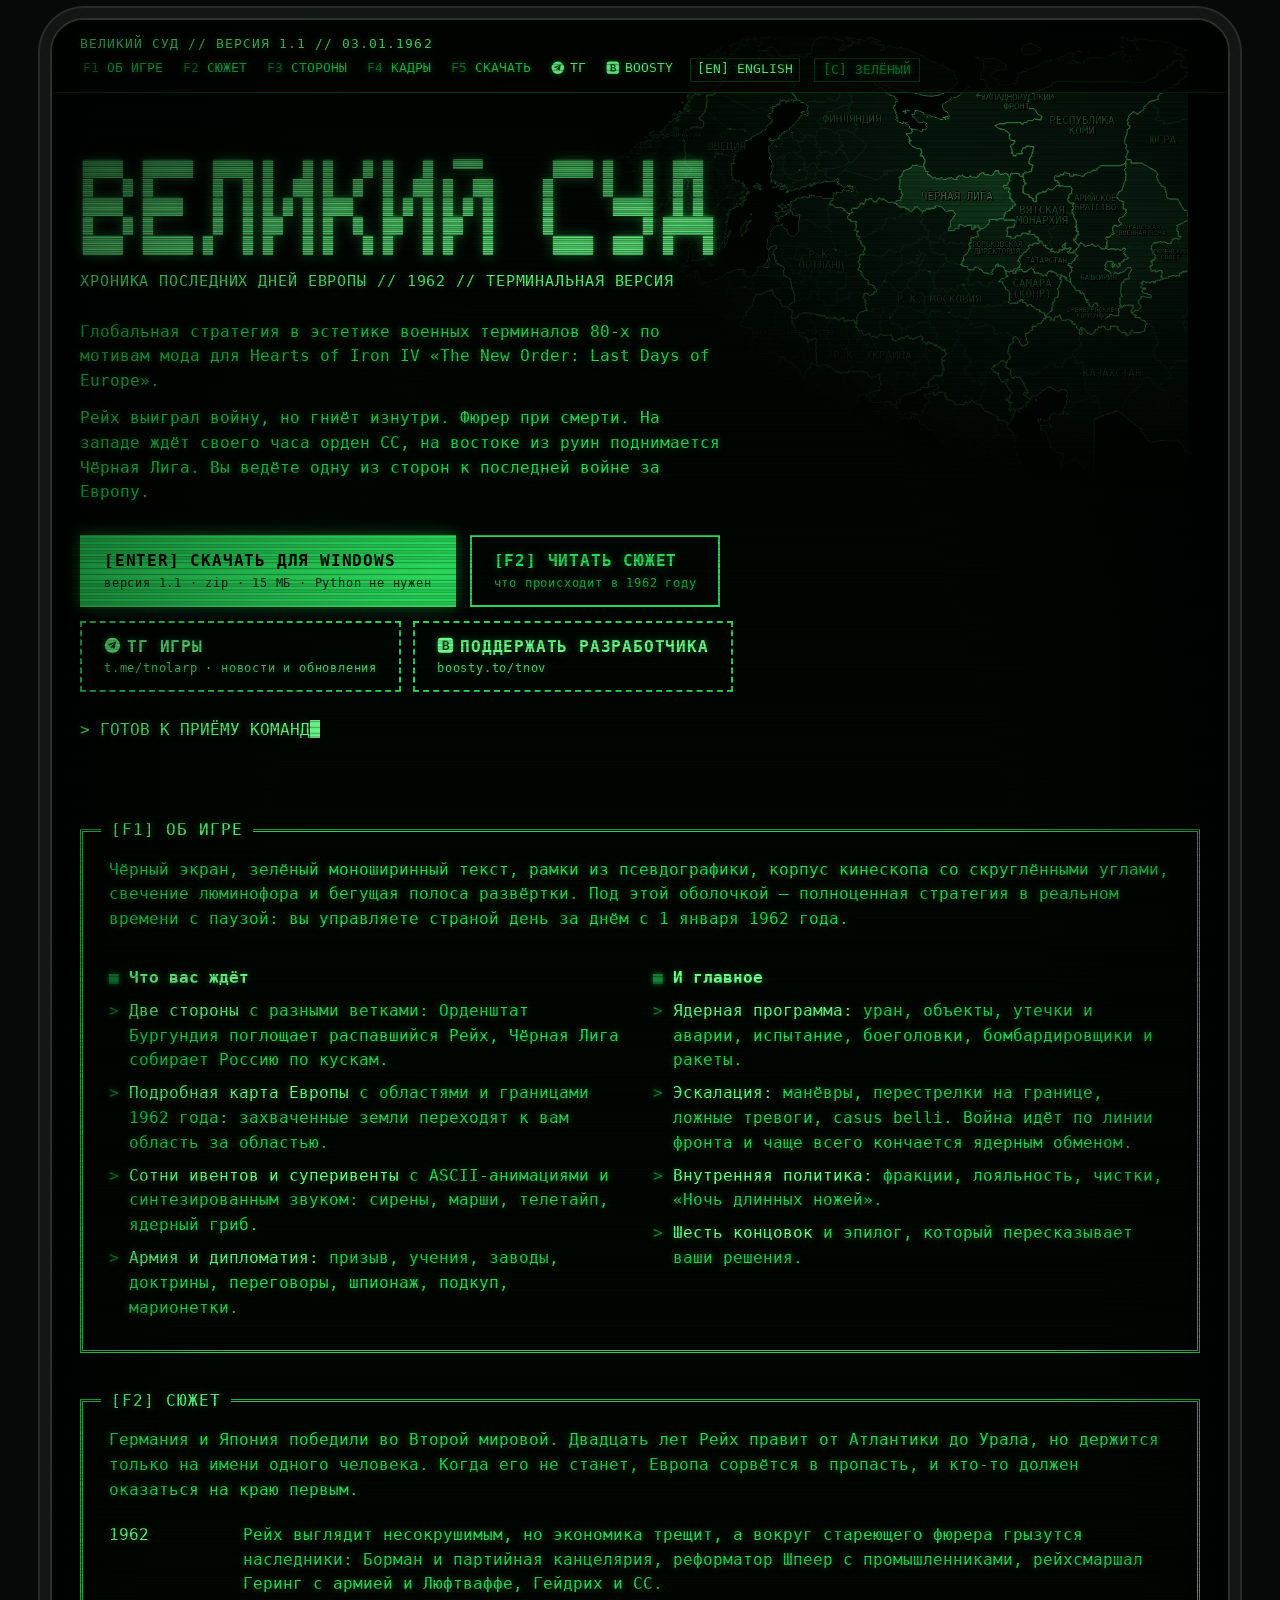
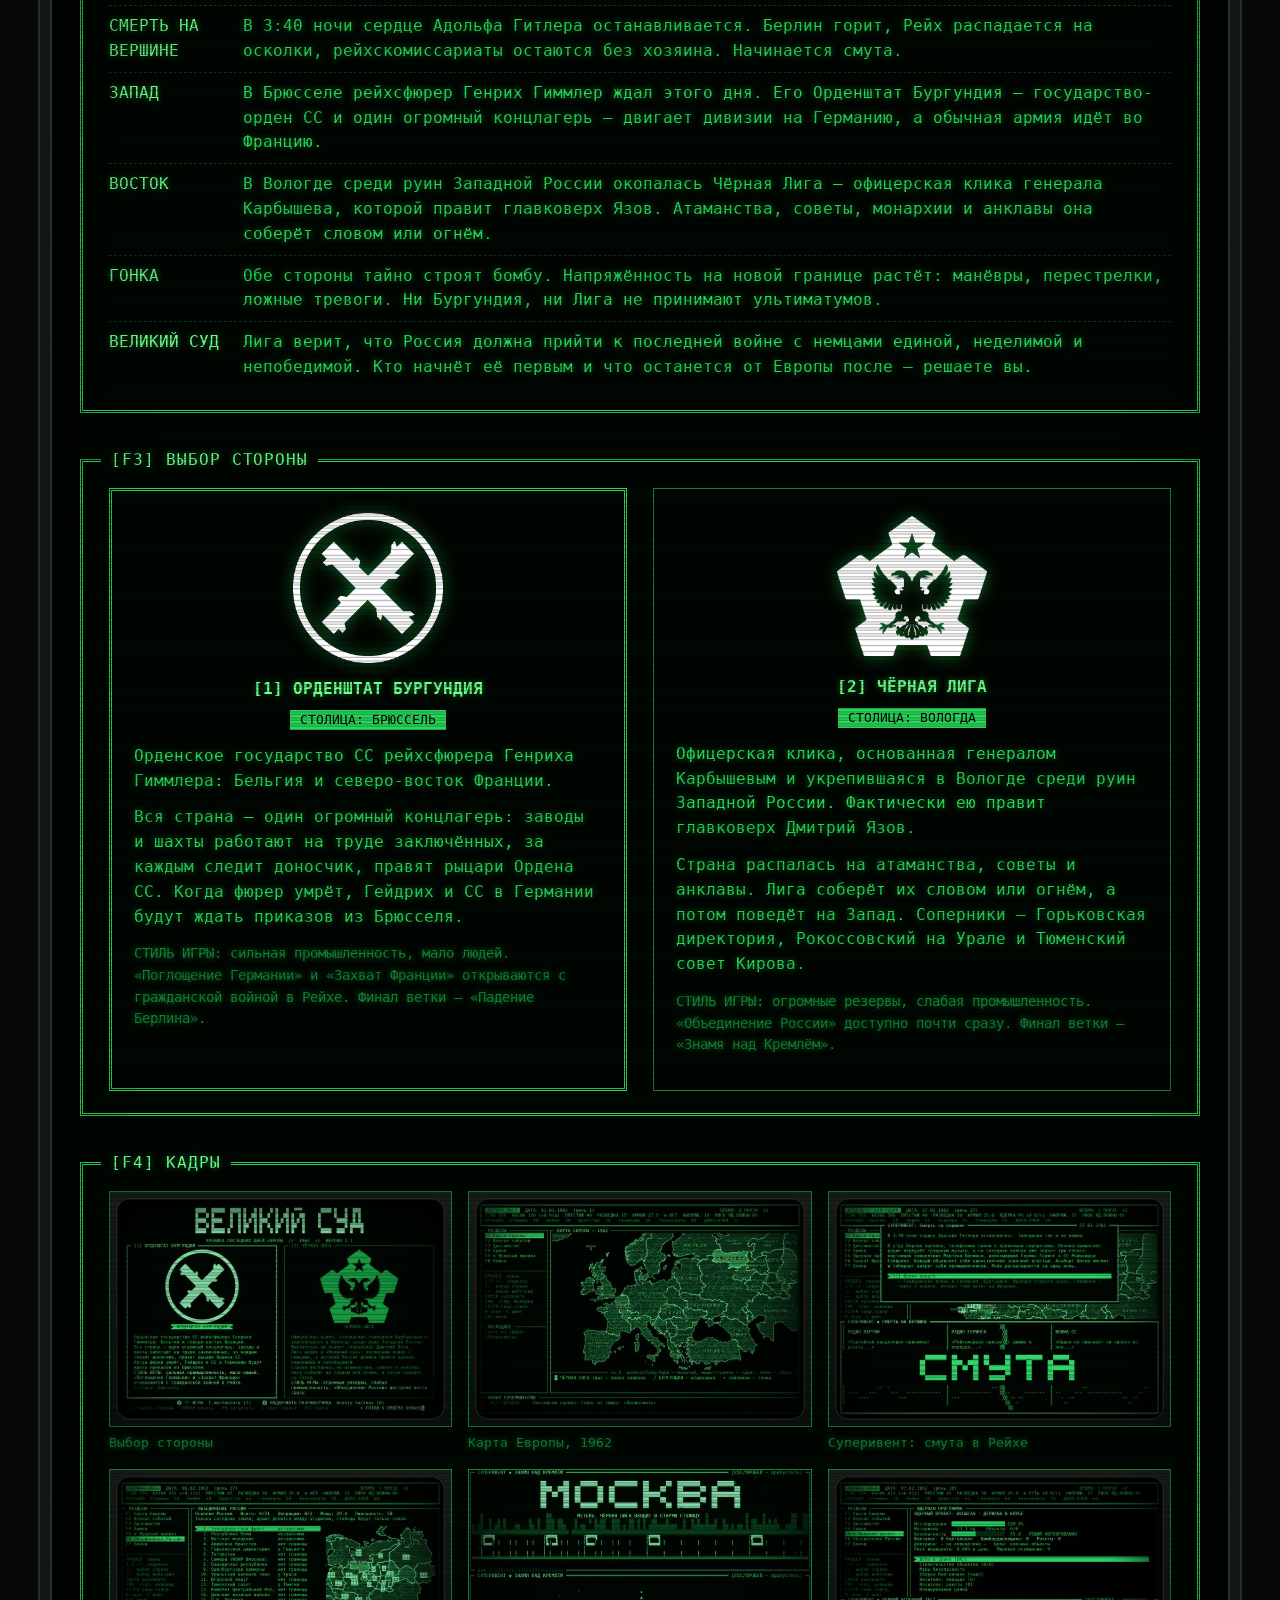
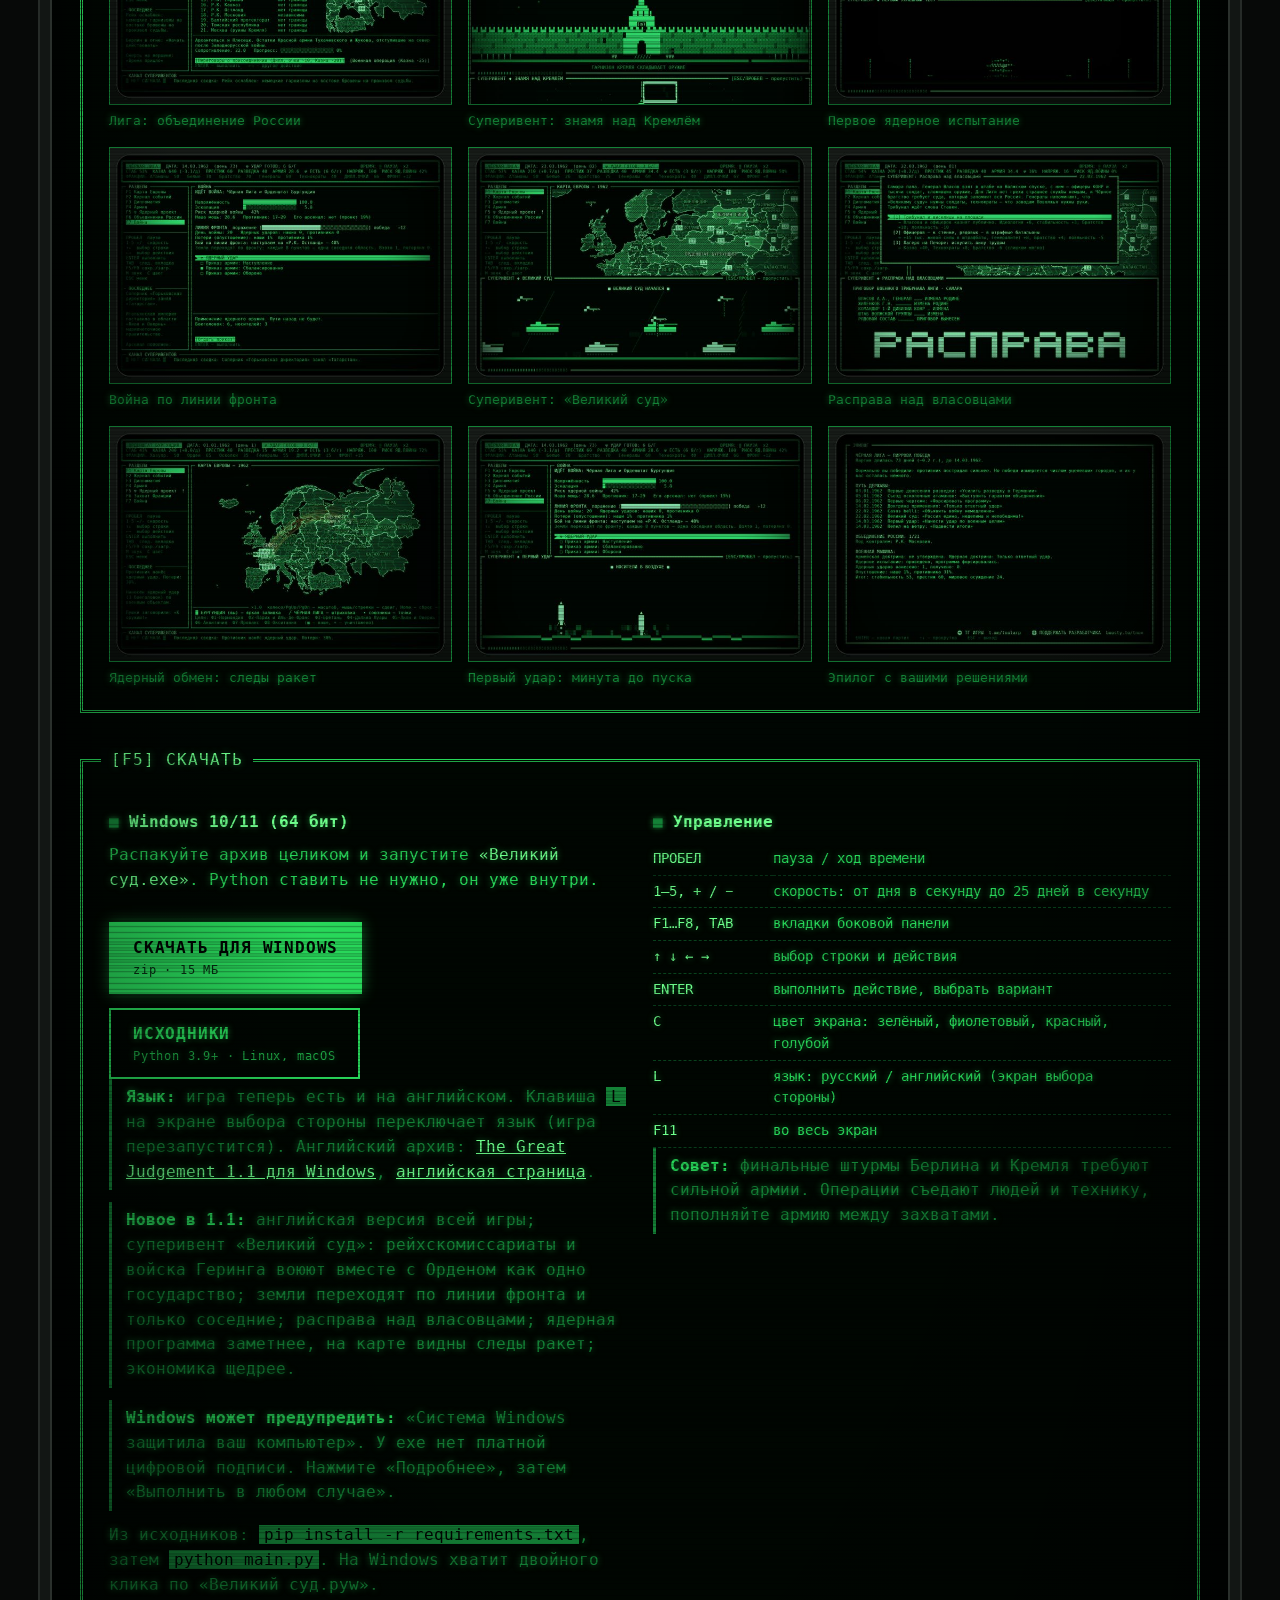
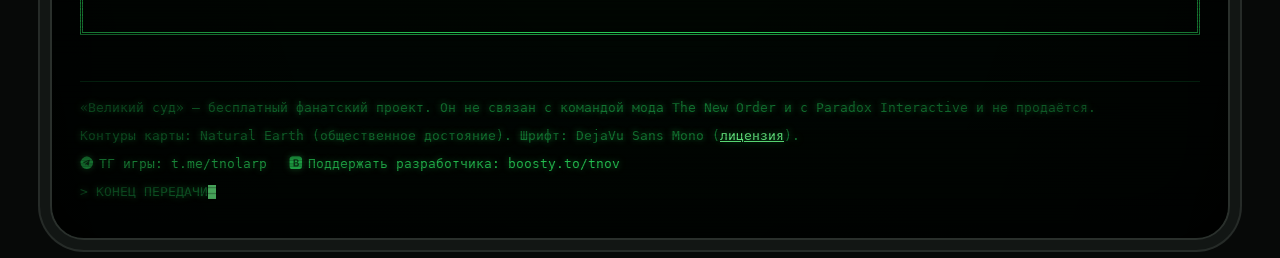
==== commit b4dd10b9: "Английская версия 1.1: страница /en/, архивы The Great Judgement, переключатель RU/EN Co-Authored-By" ====
--- a/index.html
+++ b/index.html
@@ -9,6 +9,8 @@
 <meta property="og:description" content="Бесплатная терминальная стратегия по мотивам TNO: Бургундия против Чёрной Лиги, гражданская война в Рейхе, ядерная гонка, 6 концовок.">
 <meta property="og:image" content="img/shots/select.jpg">
 <meta name="theme-color" content="#000602">
+<link rel="alternate" hreflang="ru" href="https://velikiy-sud.github.io/">
+<link rel="alternate" hreflang="en" href="https://velikiy-sud.github.io/en/">
 <link rel="icon" type="image/png" href="img/icon.png">
 <link rel="preload" href="fonts/DejaVuSansMono.woff2" as="font" type="font/woff2" crossorigin>
 <link rel="stylesheet" href="style.css">
@@ -30,6 +32,7 @@
       <a href="#download"><b>F5</b> СКАЧАТЬ</a>
       <a class="social" href="https://t.me/tnolarp" target="_blank" rel="noopener"><svg class="ico" viewBox="0 0 24 24" aria-hidden="true"><path fill="currentColor" d="M12 1a11 11 0 1 0 0 22 11 11 0 0 0 0-22Zm5.1 6.6-1.8 8.6c-.1.6-.5.8-1 .5l-2.8-2.1-1.3 1.3c-.2.2-.3.3-.6.3l.2-2.9 5.3-4.8c.2-.2 0-.3-.3-.1l-6.6 4.1-2.8-.9c-.6-.2-.6-.6.1-.9l11-4.2c.5-.2 1 .1.6 1.1Z"/></svg>ТГ</a>
       <a class="social" href="https://boosty.to/tnov" target="_blank" rel="noopener"><svg class="ico" viewBox="0 0 24 24" aria-hidden="true"><path fill="currentColor" fill-rule="evenodd" d="M6 1h12a5 5 0 0 1 5 5v12a5 5 0 0 1-5 5H6a5 5 0 0 1-5-5V6a5 5 0 0 1 5-5Zm2 4.5v13h5.2c2.6 0 4.3-1.4 4.3-3.6 0-1.6-.9-2.7-2.4-3.1 1.1-.5 1.8-1.5 1.8-2.8 0-2.1-1.6-3.5-4.1-3.5H8Zm2.6 2.1h2.1c1.2 0 1.9.6 1.9 1.6s-.7 1.6-1.9 1.6h-2.1V7.6Zm0 5.2h2.4c1.4 0 2.1.6 2.1 1.8s-.8 1.8-2.1 1.8h-2.4v-3.6Z"/></svg>BOOSTY</a>
+      <a class="lang" href="en/" hreflang="en" lang="en">[EN] ENGLISH</a>
       <button class="theme-btn" id="theme" type="button" title="Цвет люминофора (клавиша C)">[C] ЗЕЛЁНЫЙ</button>
     </nav>
   </header>
@@ -142,7 +145,8 @@
             <!-- ССЫЛКА НА ИСХОДНИКИ (Python, для Linux/macOS) -->
             <a class="btn ghost" href="download/velikiy-sud-1.1-source.zip">ИСХОДНИКИ<small>Python 3.9+ · Linux, macOS</small></a>
           </div>
-          <p class="note"><b>Новое в 1.1:</b> суперивент «Великий суд»: рейхскомиссариаты и войска Геринга воюют вместе с Орденом как одно государство; земли переходят по линии фронта и только соседние; расправа над власовцами; ядерная программа заметнее, на карте видны следы ракет; экономика щедрее.</p>
+          <p class="note"><b>Язык:</b> игра теперь есть и на английском. Клавиша <kbd>L</kbd> на экране выбора стороны переключает язык (игра перезапустится). Английский архив: <a href="download/the-great-judgement-1.1-windows.zip">The Great Judgement 1.1 для Windows</a>, <a href="en/" hreflang="en">английская страница</a>.</p>
+          <p class="note"><b>Новое в 1.1:</b> английская версия всей игры; суперивент «Великий суд»: рейхскомиссариаты и войска Геринга воюют вместе с Орденом как одно государство; земли переходят по линии фронта и только соседние; расправа над власовцами; ядерная программа заметнее, на карте видны следы ракет; экономика щедрее.</p>
           <p class="note"><b>Windows может предупредить:</b> «Система Windows защитила ваш компьютер». У exe нет платной цифровой подписи. Нажмите «Подробнее», затем «Выполнить в любом случае».</p>
           <p class="dim">Из исходников: <kbd>pip install -r requirements.txt</kbd>, затем <kbd>python main.py</kbd>. На Windows хватит двойного клика по «Великий суд.pyw».</p>
         </div>
@@ -155,6 +159,7 @@
             <tr><td>↑ ↓  ← →</td><td>выбор строки и действия</td></tr>
             <tr><td>ENTER</td><td>выполнить действие, выбрать вариант</td></tr>
             <tr><td>C</td><td>цвет экрана: зелёный, фиолетовый, красный, голубой</td></tr>
+            <tr><td>L</td><td>язык: русский / английский (экран выбора стороны)</td></tr>
             <tr><td>F11</td><td>во весь экран</td></tr>
           </table>
           <p class="note"><b>Совет:</b> финальные штурмы Берлина и Кремля требуют сильной армии. Операции съедают людей и технику, пополняйте армию между захватами.</p>
--- a/style.css
+++ b/style.css
@@ -275,3 +275,8 @@
 .foot-links { display: flex; flex-wrap: wrap; gap: 6px 22px; }
 .foot-links a { color: var(--normal); text-decoration: none; }
 .foot-links a:hover { color: var(--bright); text-decoration: underline; }
+
+/* ---------- переключатель языка ---------- */
+.status nav a.lang { color: var(--bright); border: 1px solid var(--faint); padding: 0 6px; }
+.status nav a.lang:hover { color: var(--bg); background: var(--normal); }
+.hero h1 img.logo-en { width: min(100%, 760px); }
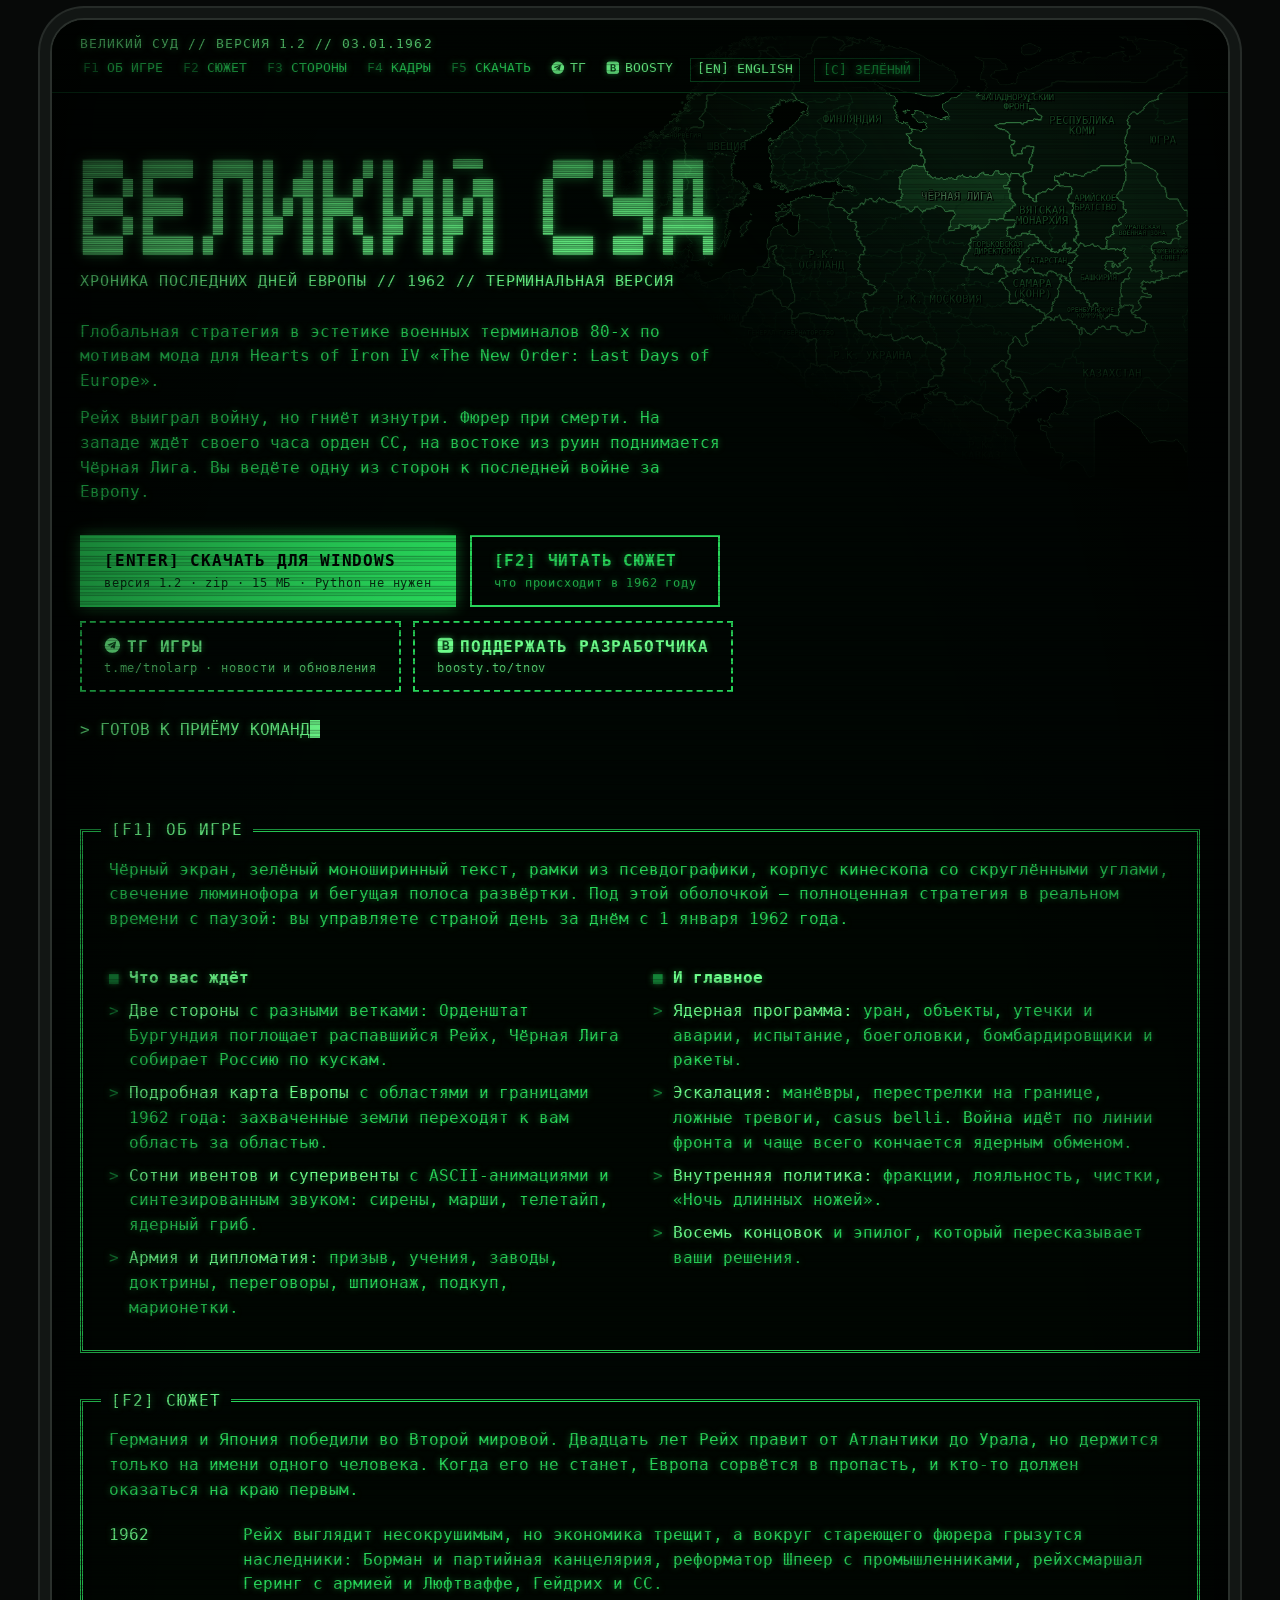
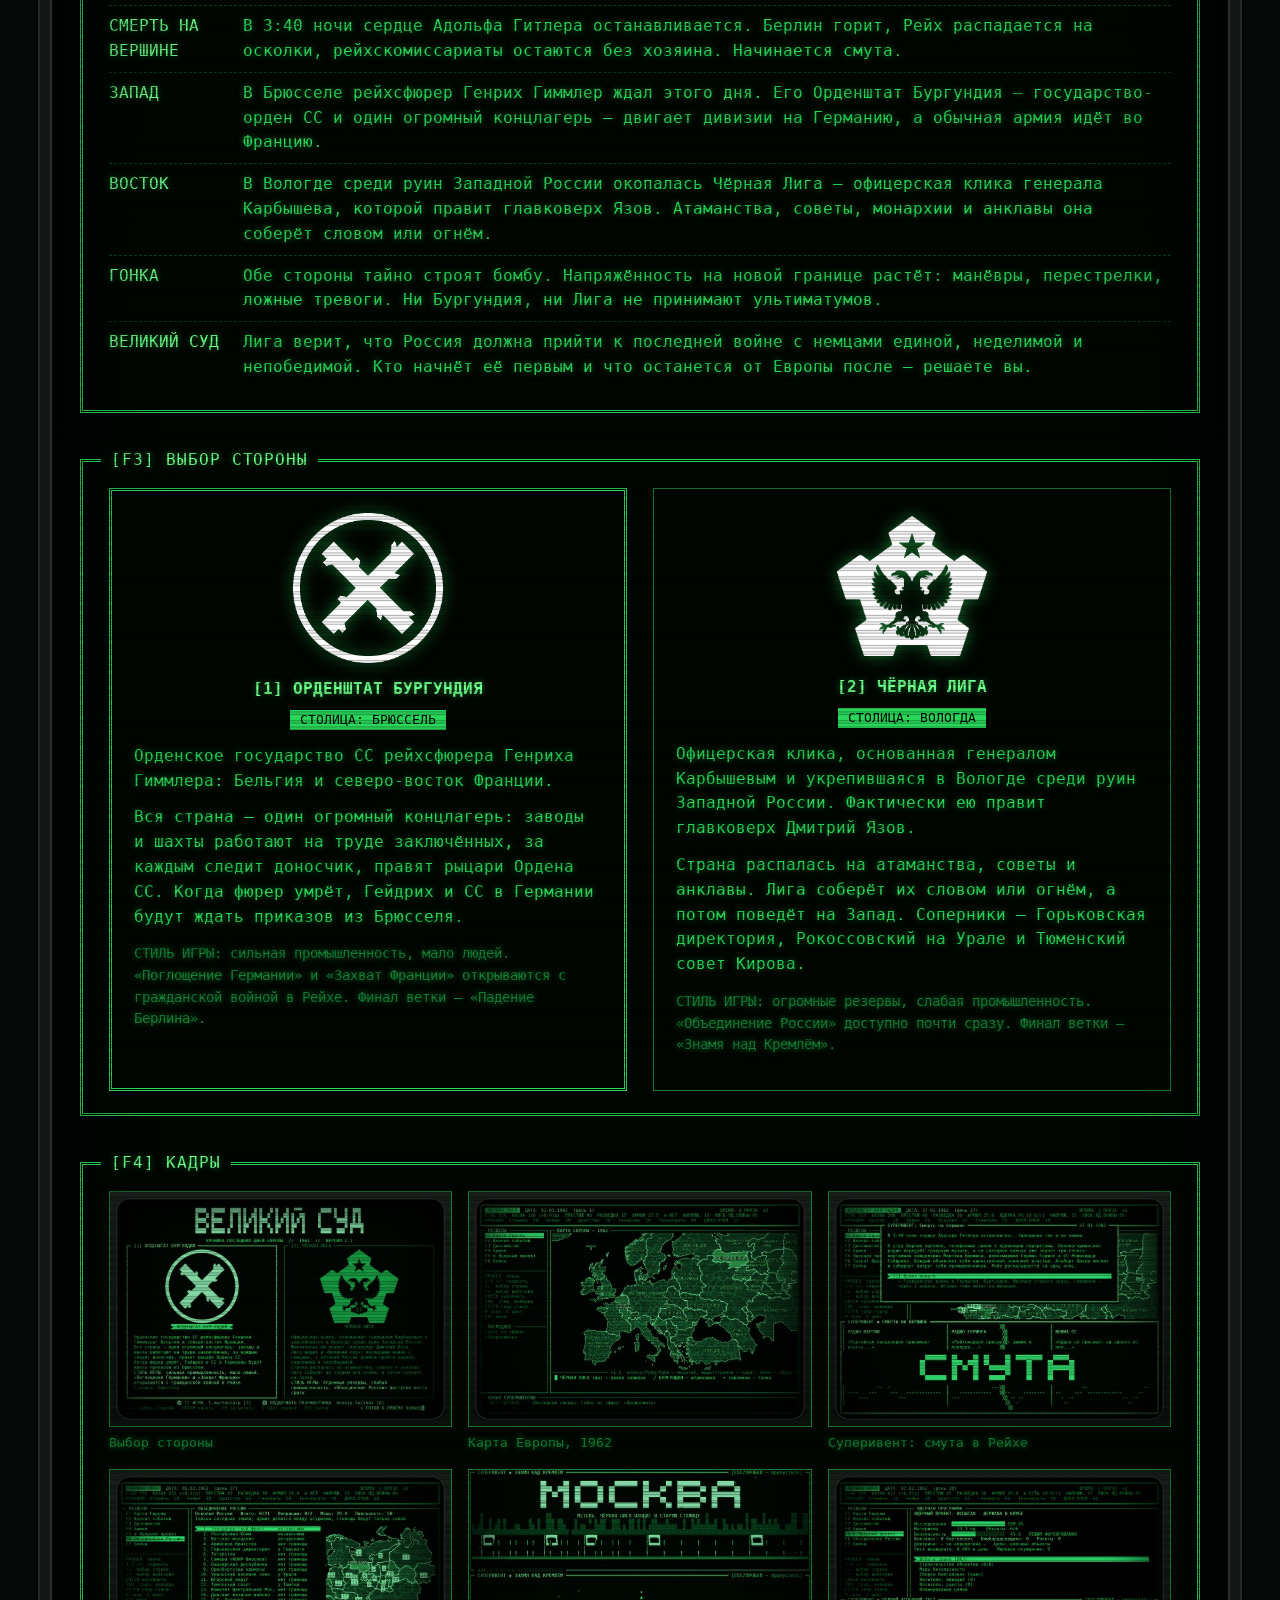
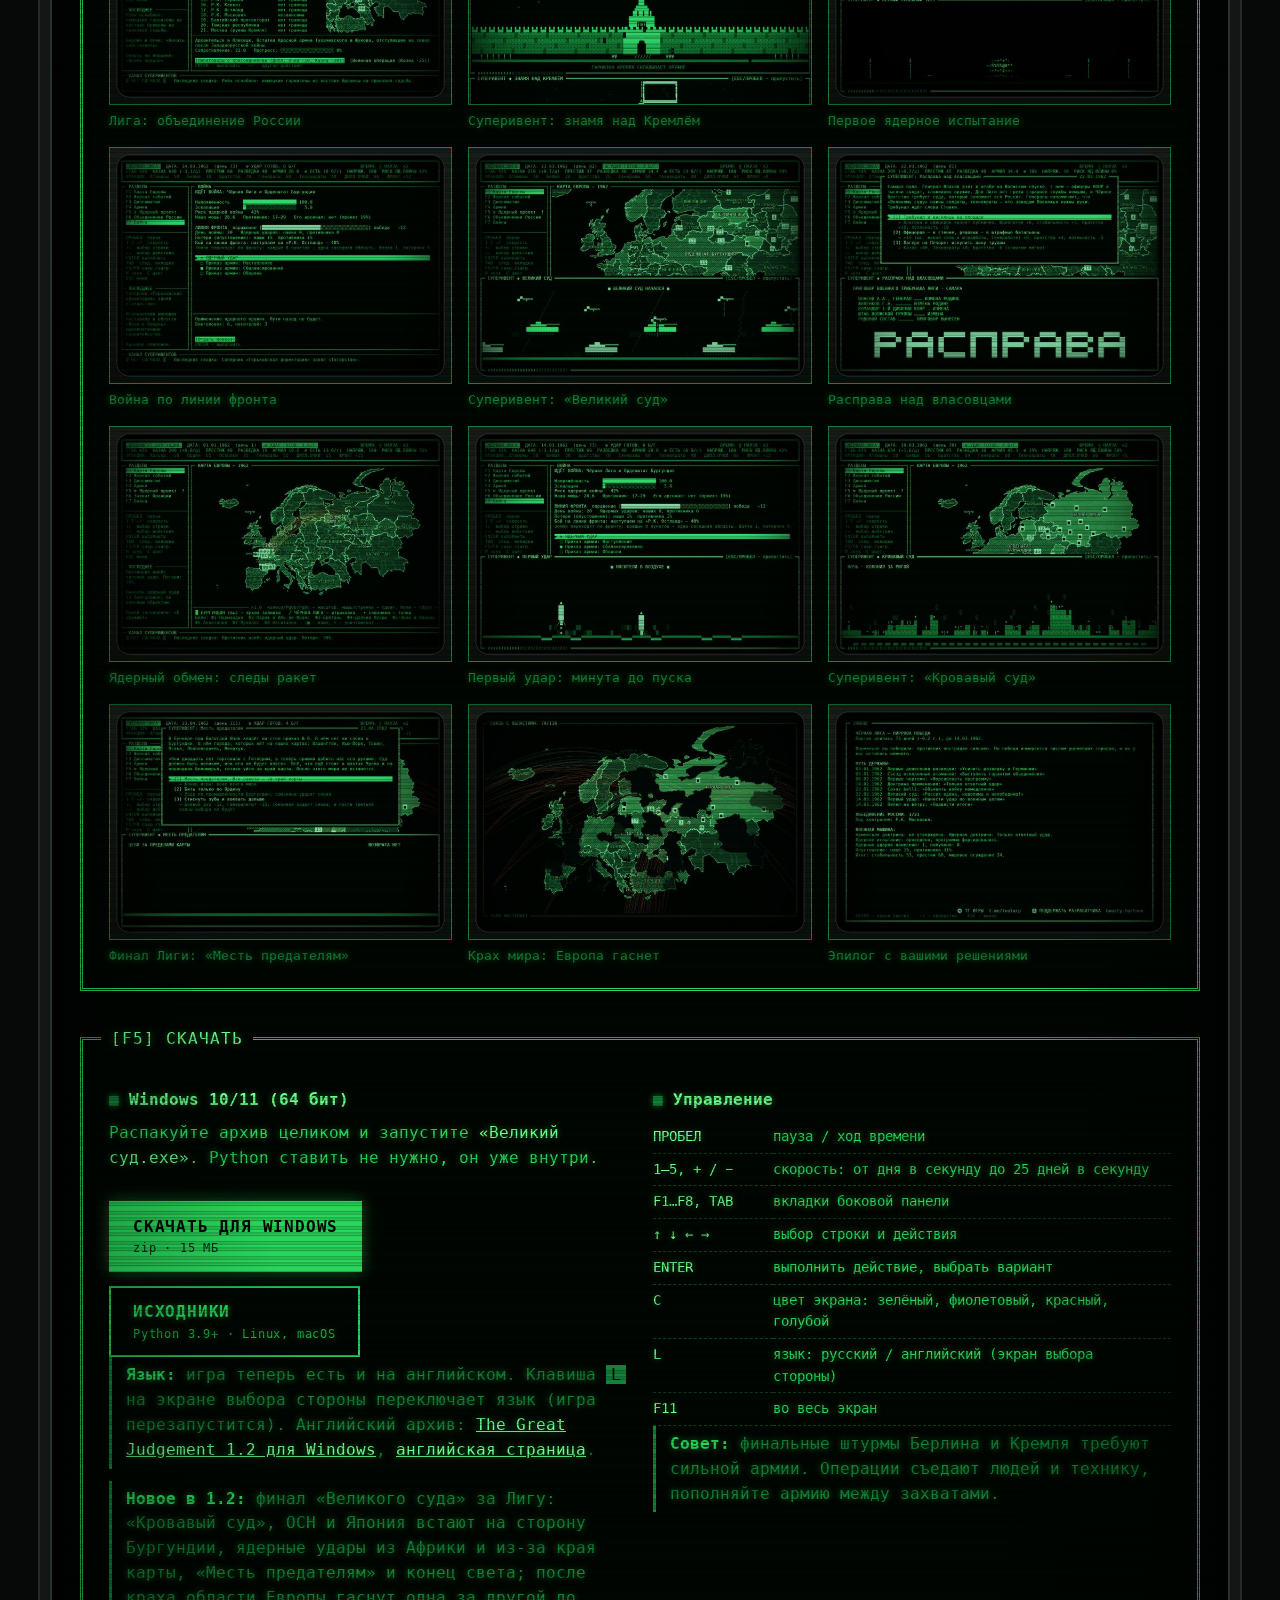
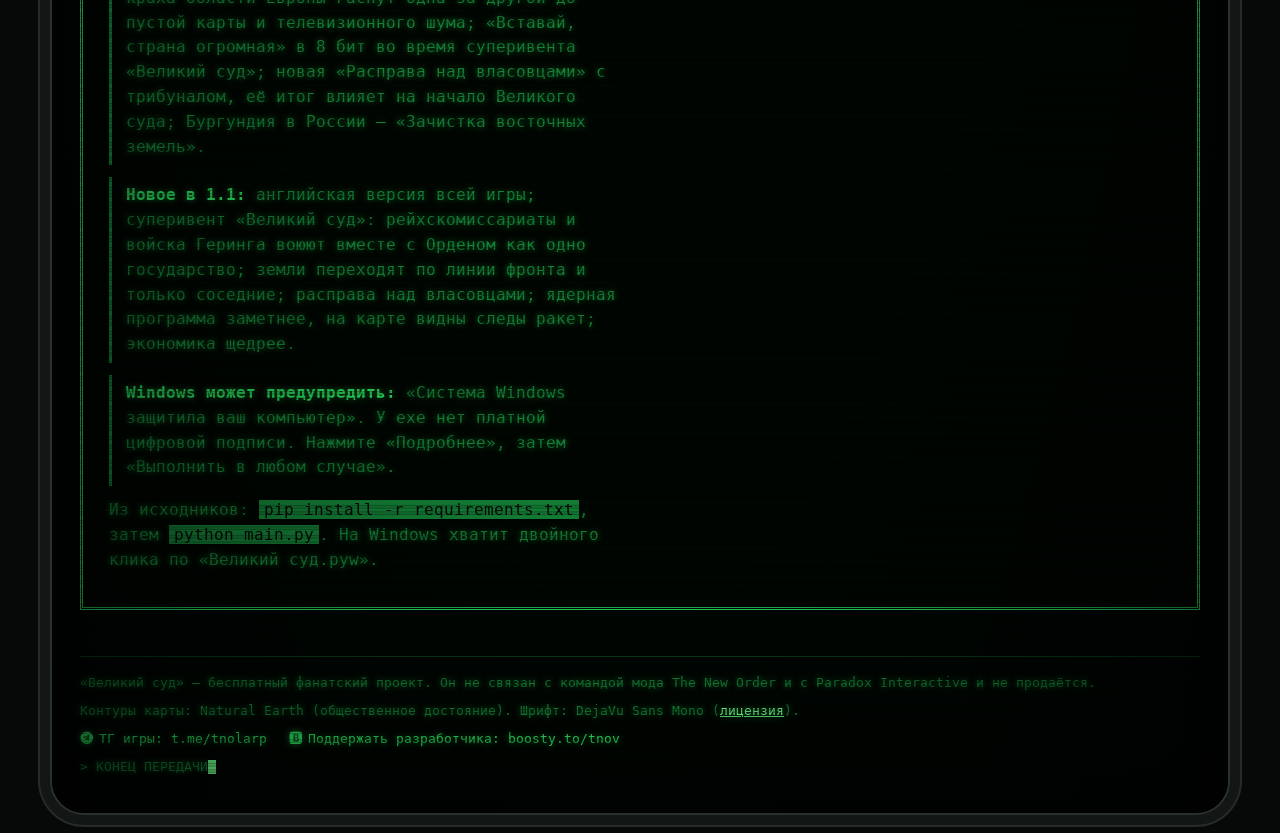
==== commit e343053f: "Версия 1.2: финал Великого суда, архивы 1.2 (ru/en), кадры финала Co-Authored-By: Claude Opus 5.5 <n" ====
--- a/index.html
+++ b/index.html
@@ -6,7 +6,7 @@
 <title>Великий суд — стратегия по мотивам TNO</title>
 <meta name="description" content="«Великий суд» — бесплатная глобальная стратегия в эстетике терминалов 80-х по мотивам мода The New Order. 1962 год, Орденштат Бургундия против Чёрной Лиги.">
 <meta property="og:title" content="Великий суд — хроника последних дней Европы">
-<meta property="og:description" content="Бесплатная терминальная стратегия по мотивам TNO: Бургундия против Чёрной Лиги, гражданская война в Рейхе, ядерная гонка, 6 концовок.">
+<meta property="og:description" content="Бесплатная терминальная стратегия по мотивам TNO: Бургундия против Чёрной Лиги, гражданская война в Рейхе, ядерная гонка, 8 концовок.">
 <meta property="og:image" content="img/shots/select.jpg">
 <meta name="theme-color" content="#000602">
 <link rel="alternate" hreflang="ru" href="https://velikiy-sud.github.io/">
@@ -23,7 +23,7 @@
   </figure>
 
   <header class="status">
-    <span class="left">ВЕЛИКИЙ СУД // ВЕРСИЯ 1.1 // <span id="clock">01.01.1962</span></span>
+    <span class="left">ВЕЛИКИЙ СУД // ВЕРСИЯ 1.2 // <span id="clock">01.01.1962</span></span>
     <nav>
       <a href="#about"><b>F1</b> ОБ ИГРЕ</a>
       <a href="#story"><b>F2</b> СЮЖЕТ</a>
@@ -45,7 +45,7 @@
       <p>Рейх выиграл войну, но гниёт изнутри. Фюрер при смерти. На западе ждёт своего часа орден СС, на востоке из руин поднимается Чёрная Лига. Вы ведёте одну из сторон к последней войне за Европу.</p>
       <div class="actions">
         <!-- ССЫЛКА НА СКАЧИВАНИЕ №1 (Windows). Замените href, если архив лежит в другом месте -->
-        <a class="btn" href="download/velikiy-sud-1.1-windows.zip">[ENTER] СКАЧАТЬ ДЛЯ WINDOWS<small>версия 1.1 · zip · 15 МБ · Python не нужен</small></a>
+        <a class="btn" href="download/velikiy-sud-1.2-windows.zip">[ENTER] СКАЧАТЬ ДЛЯ WINDOWS<small>версия 1.2 · zip · 15 МБ · Python не нужен</small></a>
         <a class="btn ghost" href="#story">[F2] ЧИТАТЬ СЮЖЕТ<small>что происходит в 1962 году</small></a>
       </div>
       <div class="links">
@@ -74,7 +74,7 @@
             <li><span class="bright">Ядерная программа:</span> уран, объекты, утечки и аварии, испытание, боеголовки, бомбардировщики и ракеты.</li>
             <li><span class="bright">Эскалация:</span> манёвры, перестрелки на границе, ложные тревоги, casus belli. Война идёт по линии фронта и чаще всего кончается ядерным обменом.</li>
             <li><span class="bright">Внутренняя политика:</span> фракции, лояльность, чистки, «Ночь длинных ножей».</li>
-            <li><span class="bright">Шесть концовок</span> и эпилог, который пересказывает ваши решения.</li>
+            <li><span class="bright">Восемь концовок</span> и эпилог, который пересказывает ваши решения.</li>
           </ul>
         </div>
       </div>
@@ -129,6 +129,9 @@
         <figure><a href="img/shots/vlasov.jpg"><img src="img/shots/vlasov_s.jpg" alt="Расправа над власовцами" loading="lazy" width="640" height="439"></a><figcaption>Расправа над власовцами</figcaption></figure>
         <figure><a href="img/shots/trails.jpg"><img src="img/shots/trails_s.jpg" alt="Следы ракет на карте" loading="lazy" width="640" height="439"></a><figcaption>Ядерный обмен: следы ракет</figcaption></figure>
         <figure><a href="img/shots/launch.jpg"><img src="img/shots/launch_s.jpg" alt="Обратный отсчёт перед пуском" loading="lazy" width="640" height="439"></a><figcaption>Первый удар: минута до пуска</figcaption></figure>
+        <figure><a href="img/shots/bloody.jpg"><img src="img/shots/bloody_s.jpg" alt="Суперивент «Кровавый суд»" loading="lazy" width="640" height="439"></a><figcaption>Суперивент: «Кровавый суд»</figcaption></figure>
+        <figure><a href="img/shots/revenge.jpg"><img src="img/shots/revenge_s.jpg" alt="Суперивент «Месть предателям»" loading="lazy" width="640" height="439"></a><figcaption>Финал Лиги: «Месть предателям»</figcaption></figure>
+        <figure><a href="img/shots/darkness.jpg"><img src="img/shots/darkness_s.jpg" alt="Европа гаснет после краха мира" loading="lazy" width="640" height="439"></a><figcaption>Крах мира: Европа гаснет</figcaption></figure>
         <figure><a href="img/shots/epilogue.jpg"><img src="img/shots/epilogue_s.jpg" alt="Эпилог партии" loading="lazy" width="640" height="439"></a><figcaption>Эпилог с вашими решениями</figcaption></figure>
       </div>
     </section>
@@ -141,11 +144,12 @@
           <p>Распакуйте архив целиком и запустите <span class="bright">«Великий суд.exe»</span>. Python ставить не нужно, он уже внутри.</p>
           <div class="actions">
             <!-- ССЫЛКА НА СКАЧИВАНИЕ №2 (Windows) — та же, что наверху -->
-            <a class="btn" href="download/velikiy-sud-1.1-windows.zip">СКАЧАТЬ ДЛЯ WINDOWS<small>zip · 15 МБ</small></a>
+            <a class="btn" href="download/velikiy-sud-1.2-windows.zip">СКАЧАТЬ ДЛЯ WINDOWS<small>zip · 15 МБ</small></a>
             <!-- ССЫЛКА НА ИСХОДНИКИ (Python, для Linux/macOS) -->
-            <a class="btn ghost" href="download/velikiy-sud-1.1-source.zip">ИСХОДНИКИ<small>Python 3.9+ · Linux, macOS</small></a>
+            <a class="btn ghost" href="download/velikiy-sud-1.2-source.zip">ИСХОДНИКИ<small>Python 3.9+ · Linux, macOS</small></a>
           </div>
-          <p class="note"><b>Язык:</b> игра теперь есть и на английском. Клавиша <kbd>L</kbd> на экране выбора стороны переключает язык (игра перезапустится). Английский архив: <a href="download/the-great-judgement-1.1-windows.zip">The Great Judgement 1.1 для Windows</a>, <a href="en/" hreflang="en">английская страница</a>.</p>
+          <p class="note"><b>Язык:</b> игра теперь есть и на английском. Клавиша <kbd>L</kbd> на экране выбора стороны переключает язык (игра перезапустится). Английский архив: <a href="download/the-great-judgement-1.2-windows.zip">The Great Judgement 1.2 для Windows</a>, <a href="en/" hreflang="en">английская страница</a>.</p>
+          <p class="note"><b>Новое в 1.2:</b> финал «Великого суда» за Лигу: «Кровавый суд», ОСН и Япония встают на сторону Бургундии, ядерные удары из Африки и из-за края карты, «Месть предателям» и конец света; после краха области Европы гаснут одна за другой до пустой карты и телевизионного шума; «Вставай, страна огромная» в 8 бит во время суперивента «Великий суд»; новая «Расправа над власовцами» с трибуналом, её итог влияет на начало Великого суда; Бургундия в России — «Зачистка восточных земель».</p>
           <p class="note"><b>Новое в 1.1:</b> английская версия всей игры; суперивент «Великий суд»: рейхскомиссариаты и войска Геринга воюют вместе с Орденом как одно государство; земли переходят по линии фронта и только соседние; расправа над власовцами; ядерная программа заметнее, на карте видны следы ракет; экономика щедрее.</p>
           <p class="note"><b>Windows может предупредить:</b> «Система Windows защитила ваш компьютер». У exe нет платной цифровой подписи. Нажмите «Подробнее», затем «Выполнить в любом случае».</p>
           <p class="dim">Из исходников: <kbd>pip install -r requirements.txt</kbd>, затем <kbd>python main.py</kbd>. На Windows хватит двойного клика по «Великий суд.pyw».</p>
